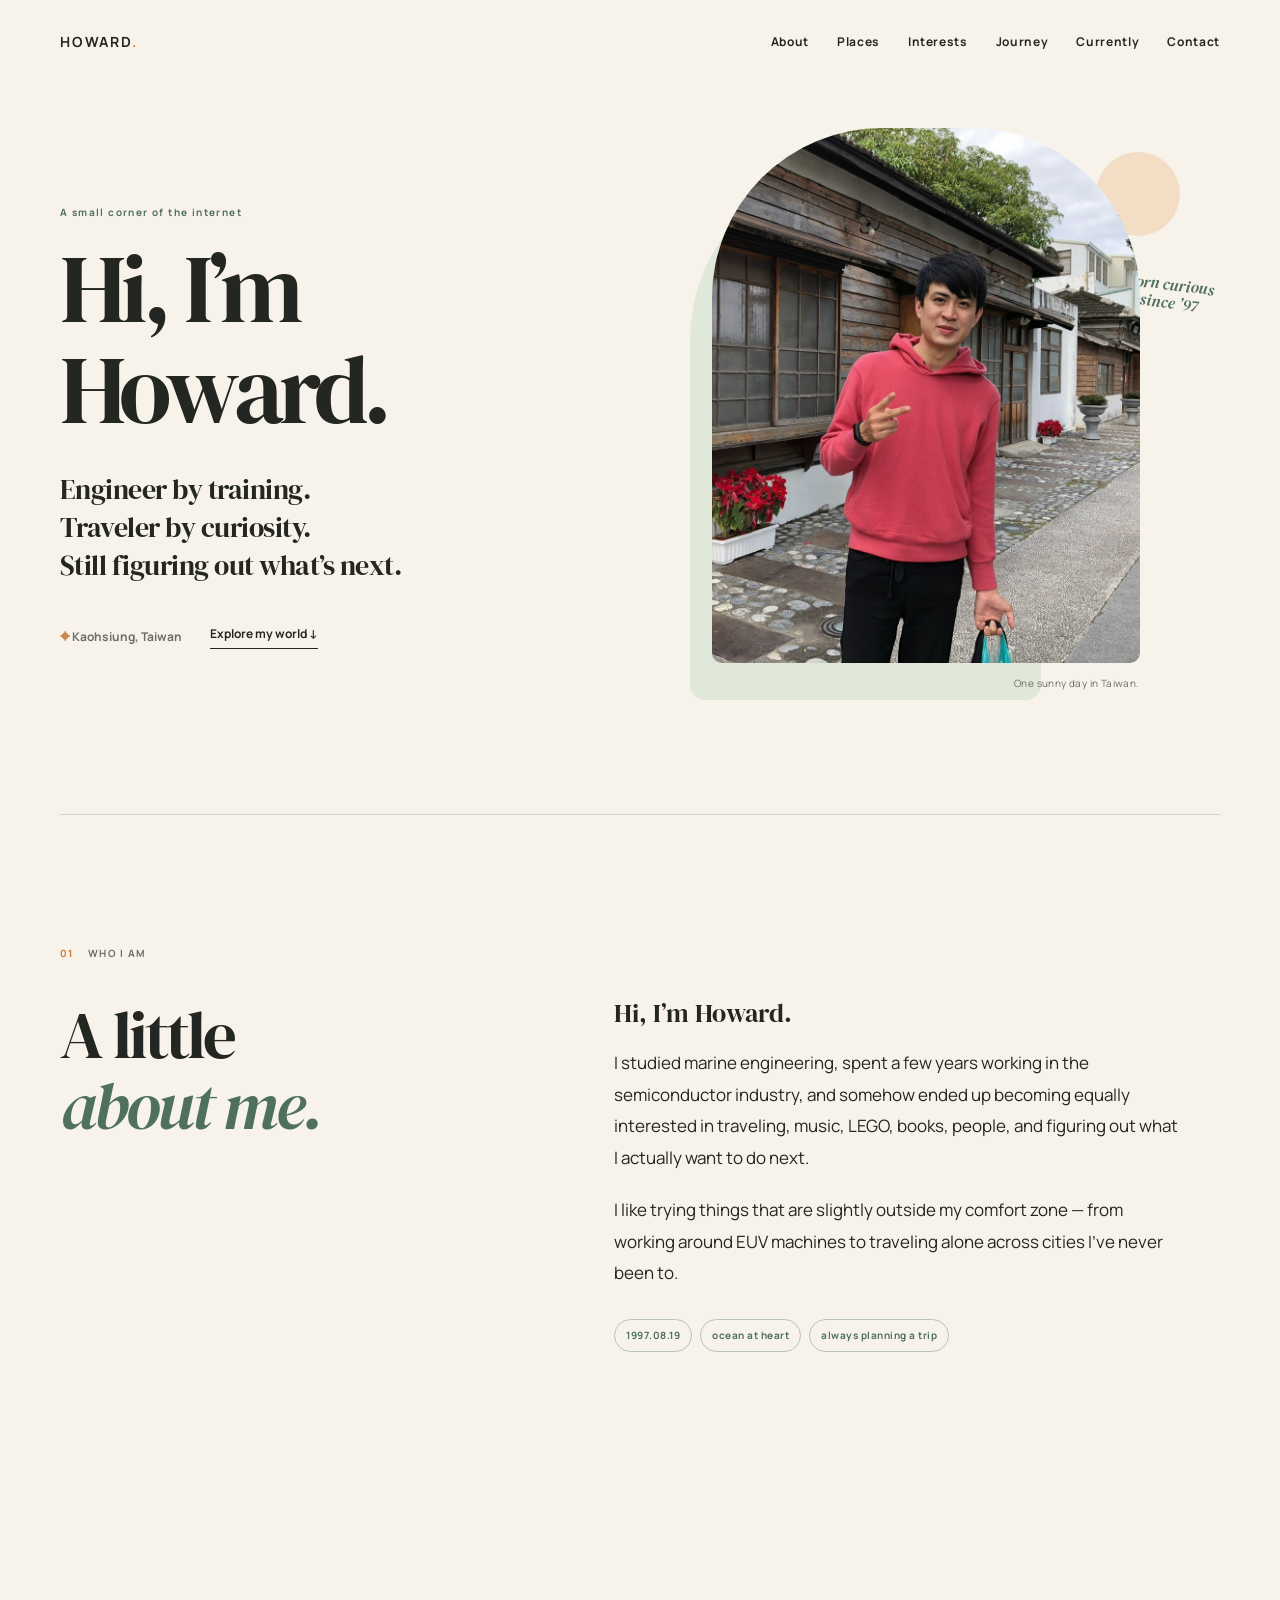
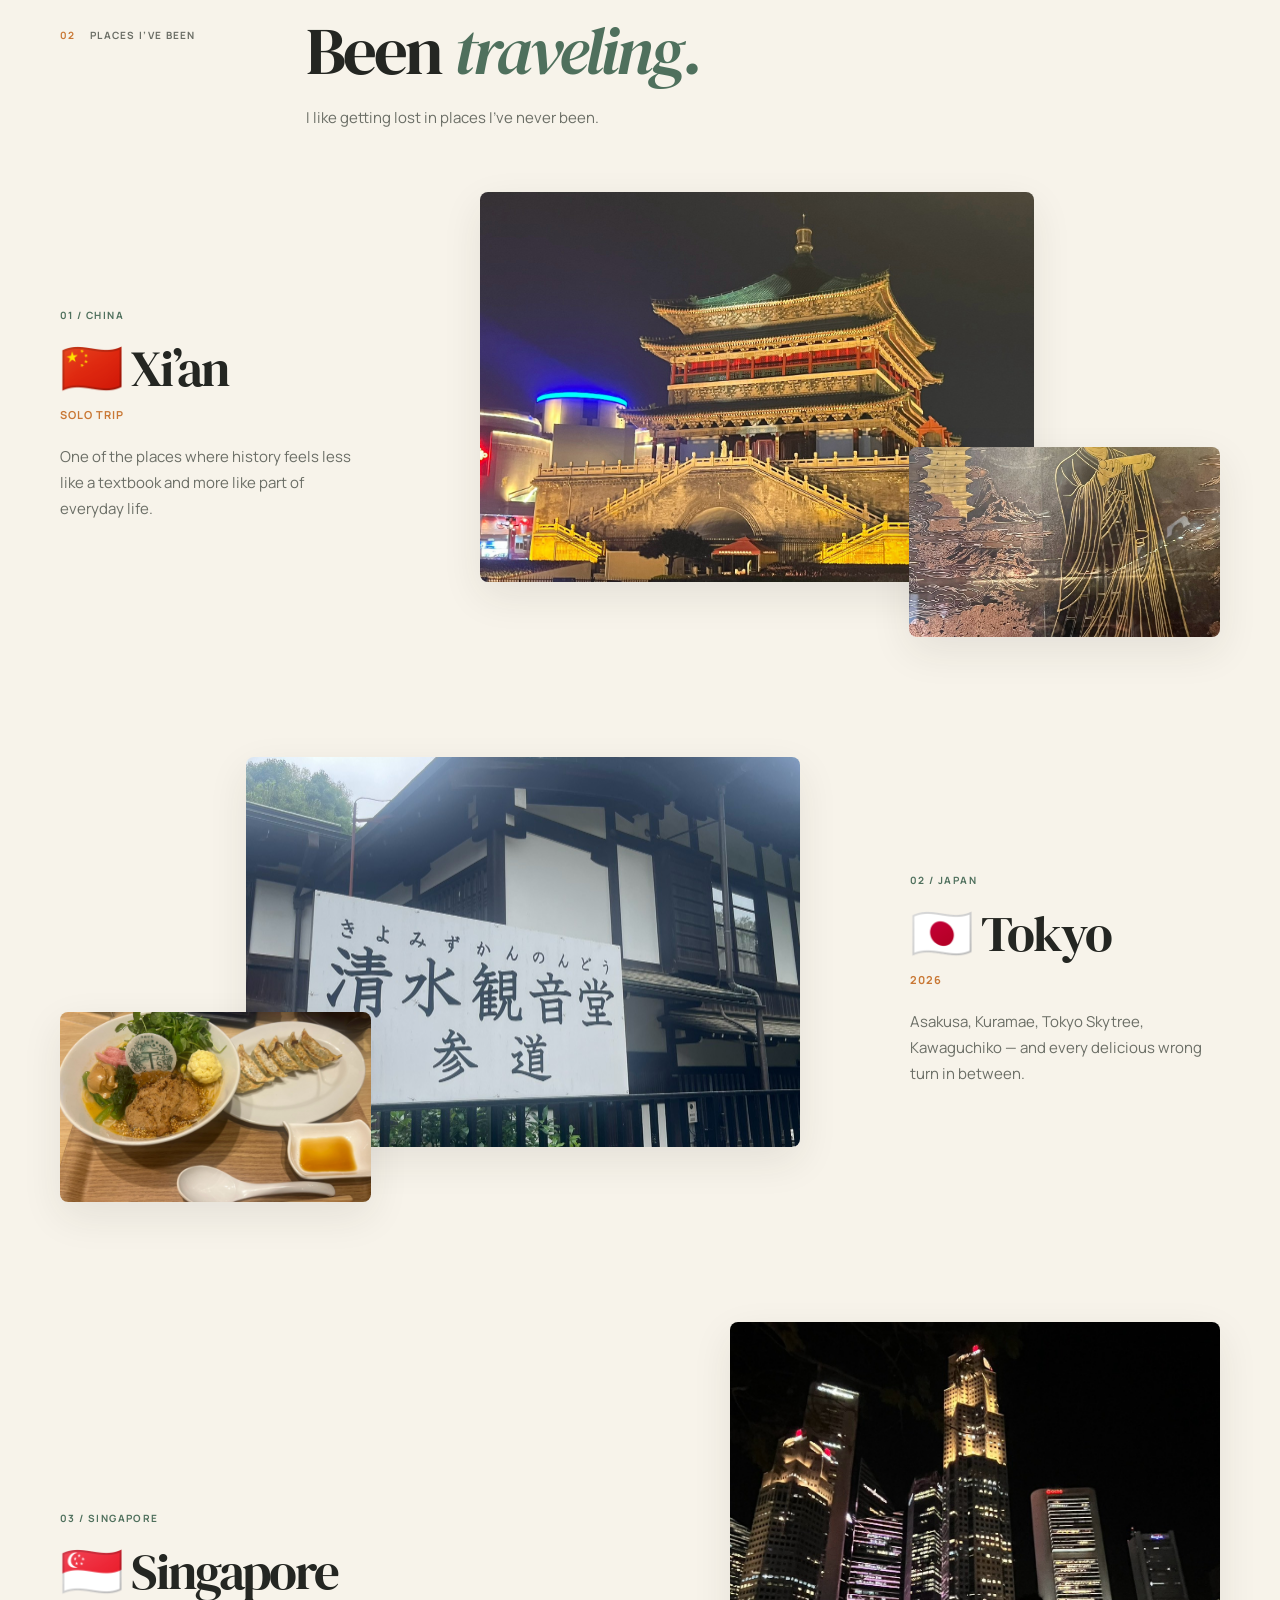
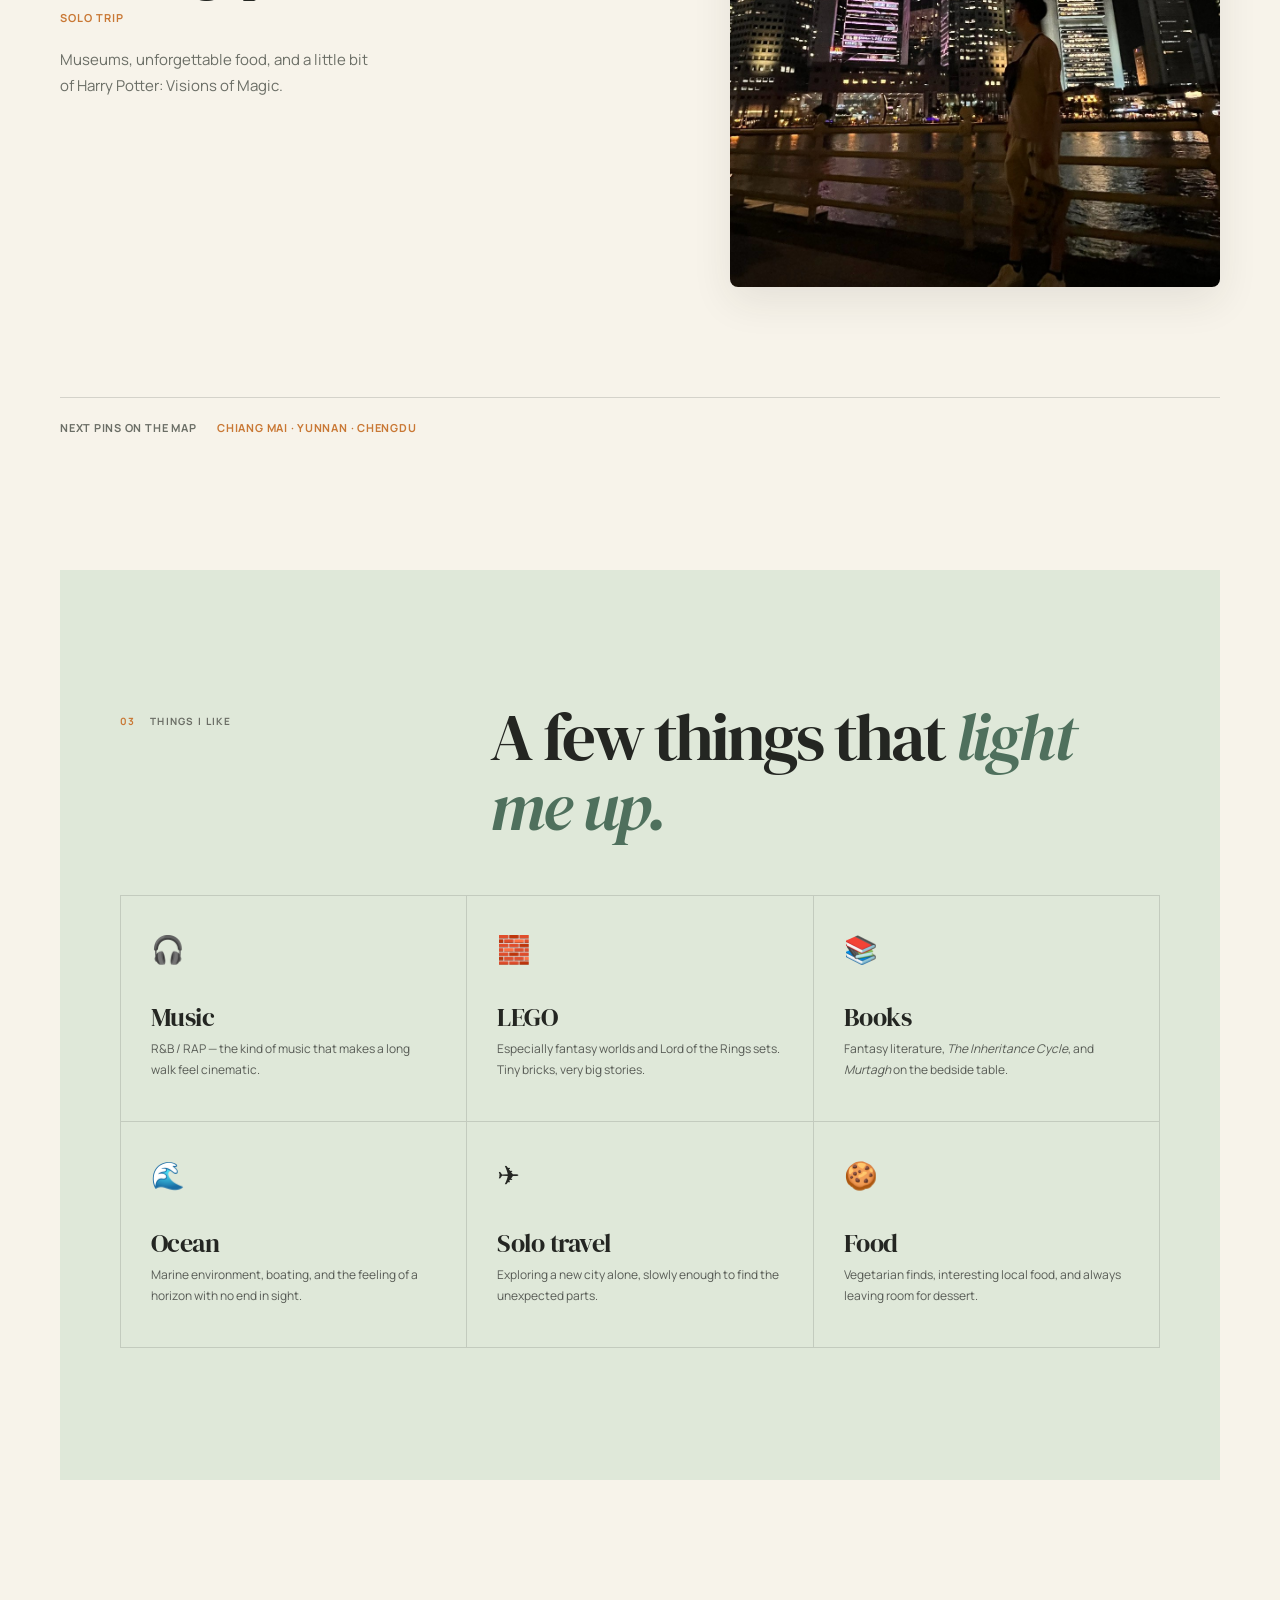
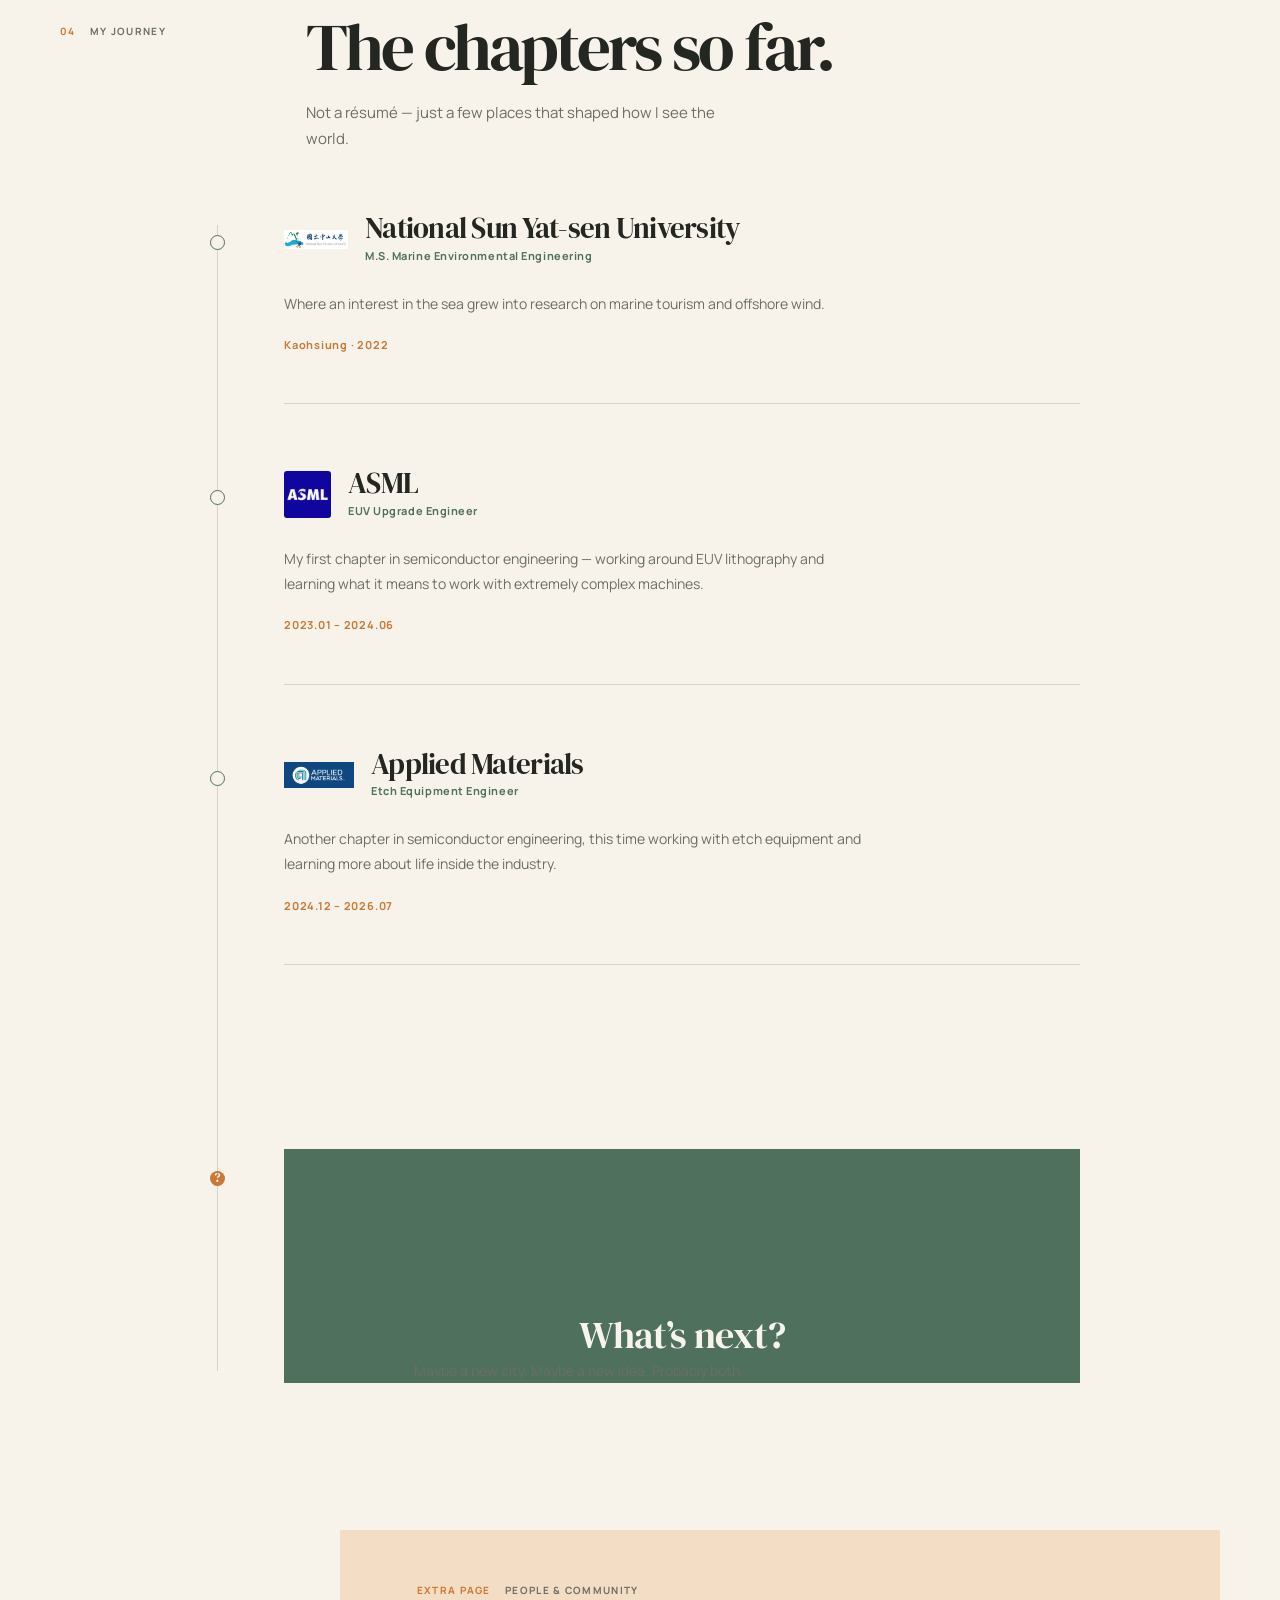
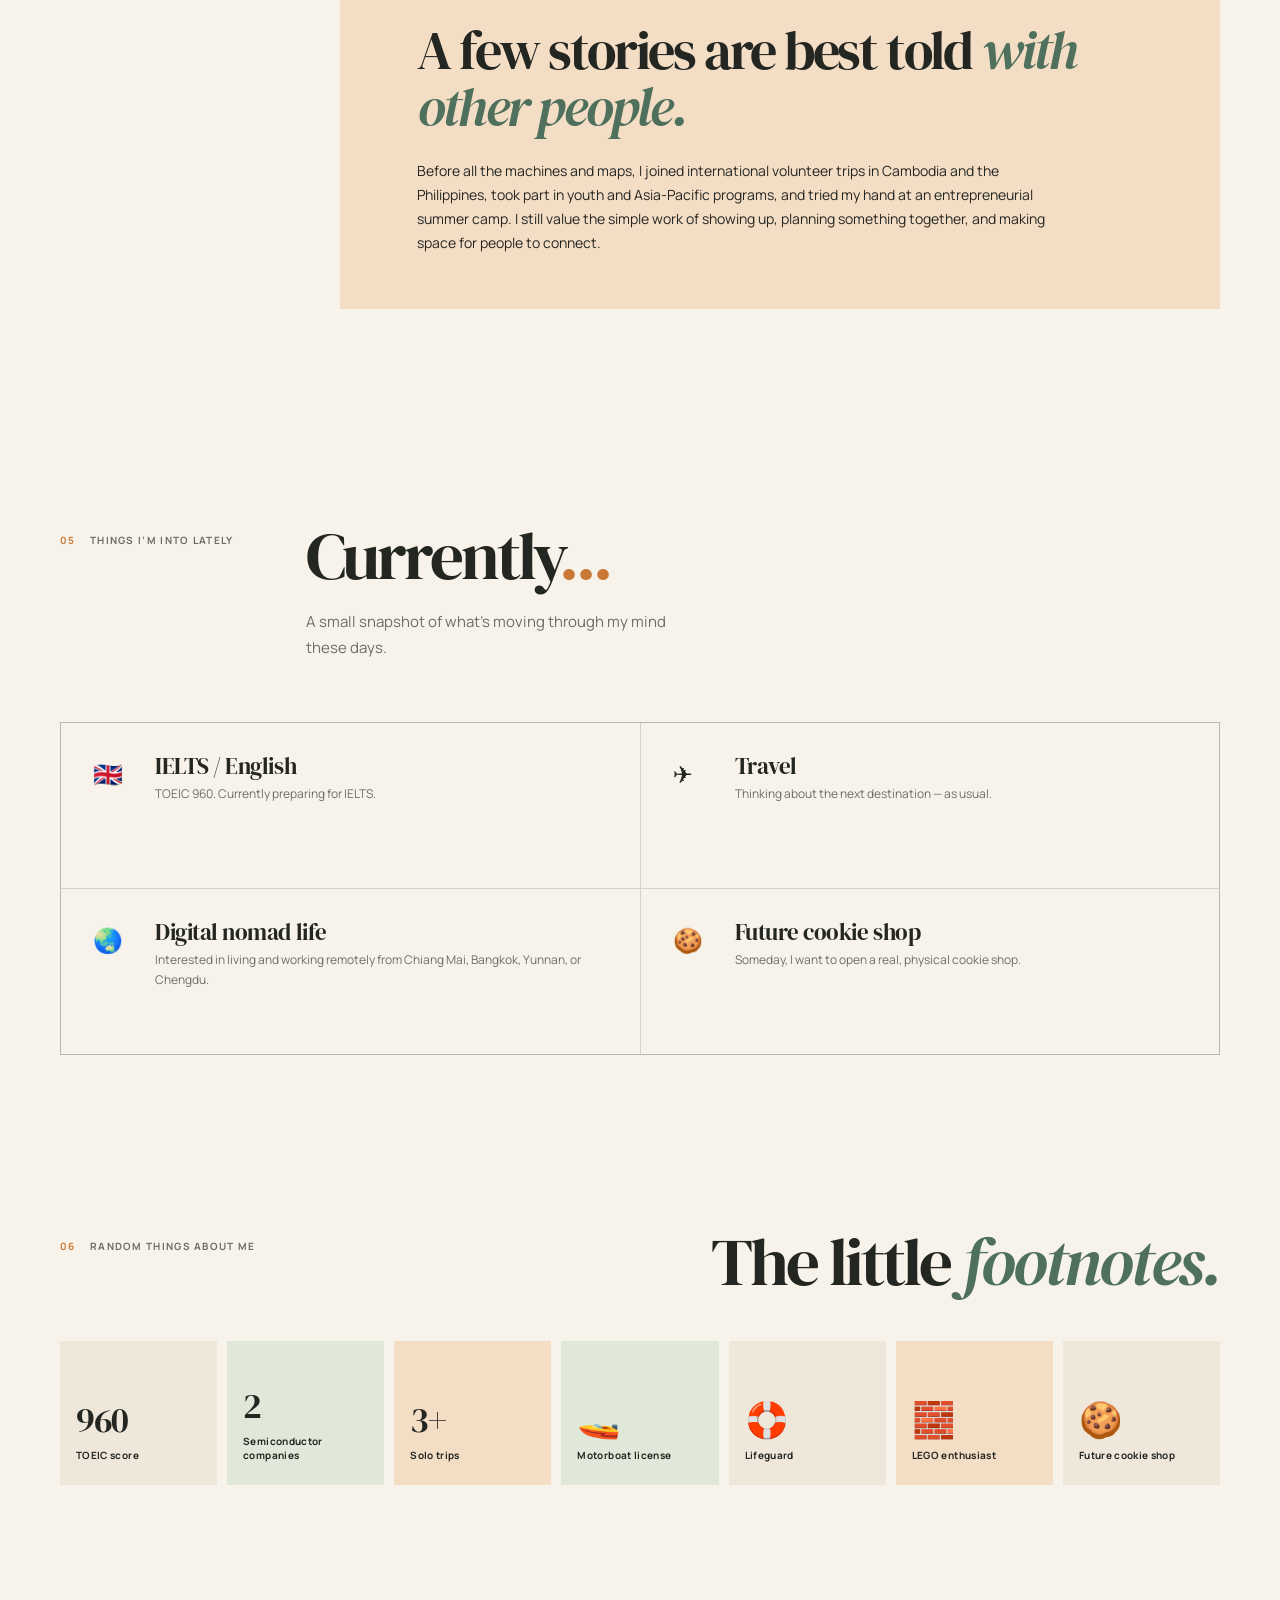
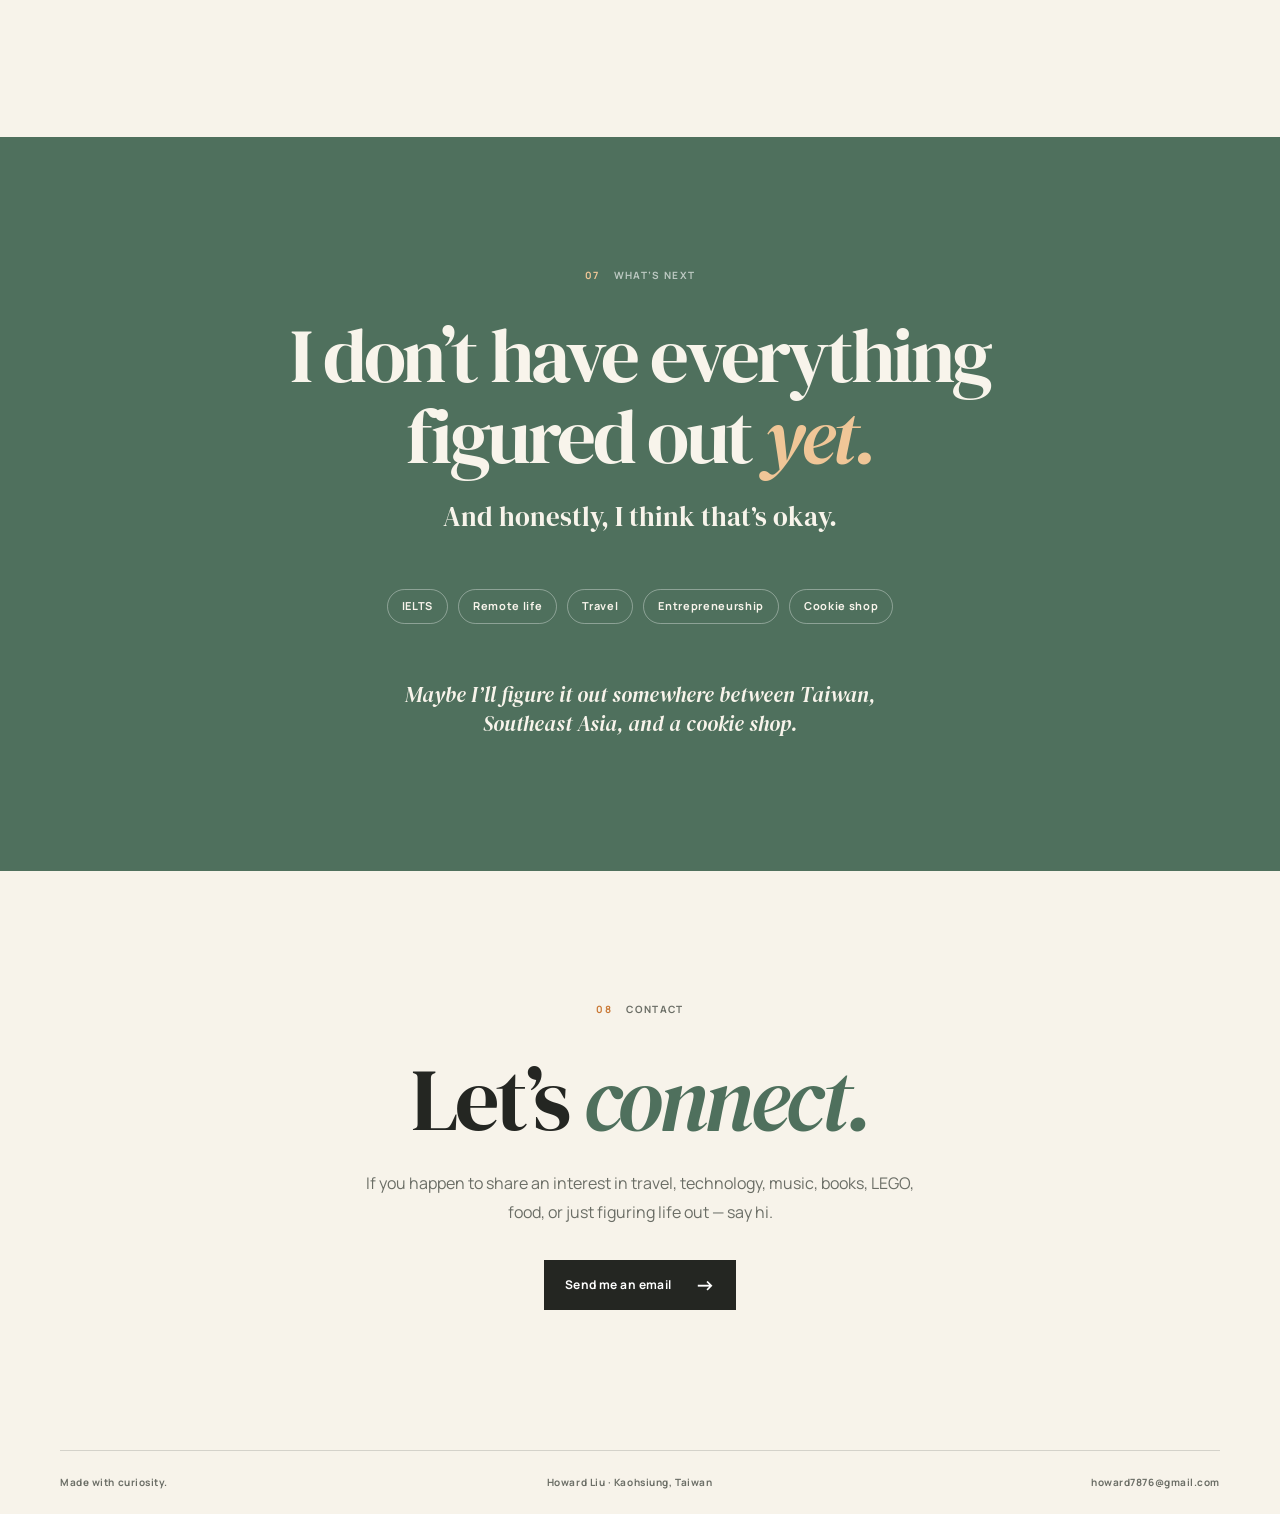
==== index.html @ c649251f "Publish Howard's personal website" ====
<!doctype html>
<html lang="en">
  <head>
    <meta charset="UTF-8" />
    <meta name="viewport" content="width=device-width, initial-scale=1.0" />
    <meta name="description" content="Personal website of Howard Liu — engineer, traveler, LEGO enthusiast, music lover, and someone still figuring out what's next." />
    <meta name="theme-color" content="#f6f2e9" />
    <meta property="og:title" content="Howard Liu — About me" />
    <meta property="og:description" content="Engineer, traveler, LEGO enthusiast, music lover, and someone still figuring out what's next." />
    <meta property="og:type" content="website" />
    <meta property="og:image" content="profile.jpg" />
    <meta property="og:locale" content="en_US" />
    <title>Howard Liu — About me</title>
    <link rel="preconnect" href="https://fonts.googleapis.com" />
    <link rel="preconnect" href="https://fonts.gstatic.com" crossorigin />
    <link href="https://fonts.googleapis.com/css2?family=DM+Serif+Display:ital@0;1&family=Manrope:wght@400;500;600;700&display=swap" rel="stylesheet" />
    <link rel="stylesheet" href="styles.css" />
  </head>
  <body>
    <a class="skip-link" href="#main-content">Skip to content</a>
    <header class="site-header" id="top">
      <nav class="nav shell" aria-label="Main navigation">
        <a class="wordmark" href="#top" aria-label="Howard Liu, home">HOWARD<span>.</span></a>
        <button class="menu-toggle" type="button" aria-expanded="false" aria-controls="nav-links">
          <span class="sr-only">Toggle navigation</span>
          <span></span><span></span>
        </button>
        <div class="nav-links" id="nav-links">
          <a href="#about">About</a>
          <a href="#places">Places</a>
          <a href="#interests">Interests</a>
          <a href="#journey">Journey</a>
          <a href="#currently">Currently</a>
          <a href="#contact">Contact</a>
        </div>
      </nav>
    </header>

    <main id="main-content">
      <section class="hero shell" aria-labelledby="hero-title">
        <div class="hero-copy reveal">
          <p class="eyebrow">A small corner of the internet</p>
          <h1 id="hero-title">Hi, I’m Howard.</h1>
          <p class="hero-intro">Engineer by training.<br />Traveler by curiosity.<br />Still figuring out what’s next.</p>
          <div class="hero-foot">
            <span class="location"><span aria-hidden="true">⌖</span> Kaohsiung, Taiwan</span>
            <a class="text-link" href="#about">Explore my world <span aria-hidden="true">↓</span></a>
          </div>
        </div>
        <div class="hero-portrait reveal reveal-delay">
          <div class="portrait-sun" aria-hidden="true"></div>
          <figure>
            <img src="profile.jpg" alt="Howard Liu standing outside a historic wooden building" fetchpriority="high" />
            <figcaption>One sunny day in Taiwan.</figcaption>
          </figure>
          <span class="portrait-note">born curious<br />since ’97</span>
        </div>
      </section>

      <section class="about section shell" id="about" aria-labelledby="about-title">
        <div class="section-kicker reveal"><span>01</span> WHO I AM</div>
        <div class="about-grid">
          <h2 id="about-title" class="reveal">A little<br /><em>about me.</em></h2>
          <div class="about-copy reveal reveal-delay">
            <p>Hi, I’m Howard.</p>
            <p>I studied marine engineering, spent a few years working in the semiconductor industry, and somehow ended up becoming equally interested in traveling, music, LEGO, books, people, and figuring out what I actually want to do next.</p>
            <p>I like trying things that are slightly outside my comfort zone — from working around EUV machines to traveling alone across cities I’ve never been to.</p>
            <div class="about-tags" aria-label="A few things about Howard">
              <span>1997.08.19</span><span>ocean at heart</span><span>always planning a trip</span>
            </div>
          </div>
        </div>
      </section>

      <section class="places section shell" id="places" aria-labelledby="places-title">
        <div class="section-heading reveal">
          <div class="section-kicker"><span>02</span> PLACES I’VE BEEN</div>
          <div>
            <h2 id="places-title">Been <em>traveling.</em></h2>
            <p>I like getting lost in places I’ve never been.</p>
          </div>
        </div>

        <div class="travel-stories">
          <article class="travel-story xian reveal">
            <div class="story-copy">
              <p class="place-index">01 / CHINA</p>
              <h3><span aria-hidden="true">🇨🇳</span> Xi’an</h3>
              <p class="story-meta">Solo trip</p>
              <p class="story-text">One of the places where history feels less like a textbook and more like part of everyday life.</p>
            </div>
            <div class="photo-pair">
              <figure class="photo-large"><img src="xian.jpg" alt="The illuminated Bell Tower in Xi'an at night" loading="lazy" /></figure>
              <figure class="photo-small"><img src="xian 2.jpg" alt="Gold-lined mural at a Xi'an temple" loading="lazy" /></figure>
            </div>
          </article>

          <article class="travel-story tokyo reveal">
            <div class="photo-pair">
              <figure class="photo-large"><img src="tokyo%20(2).jpg" alt="Entrance to Kiyomizu Kannon-do in Tokyo" loading="lazy" /></figure>
              <figure class="photo-small"><img src="tokyo.jpg" alt="A bowl of ramen and gyoza during a Tokyo trip" loading="lazy" /></figure>
            </div>
            <div class="story-copy">
              <p class="place-index">02 / JAPAN</p>
              <h3><span aria-hidden="true">🇯🇵</span> Tokyo</h3>
              <p class="story-meta">2026</p>
              <p class="story-text">Asakusa, Kuramae, Tokyo Skytree, Kawaguchiko — and every delicious wrong turn in between.</p>
            </div>
          </article>

          <article class="travel-story singapore reveal">
            <div class="story-copy">
              <p class="place-index">03 / SINGAPORE</p>
              <h3><span aria-hidden="true">🇸🇬</span> Singapore</h3>
              <p class="story-meta">Solo trip</p>
              <p class="story-text">Museums, unforgettable food, and a little bit of Harry Potter: Visions of Magic.</p>
            </div>
            <figure class="singapore-photo"><img src="singapore.jpg" alt="Howard looking at Singapore's glowing skyline at night" loading="lazy" /></figure>
          </article>
        </div>
        <p class="future-destinations reveal">Next pins on the map <span>Chiang Mai · Yunnan · Chengdu</span></p>
      </section>

      <section class="interests section shell" id="interests" aria-labelledby="interests-title">
        <div class="section-heading reveal">
          <div class="section-kicker"><span>03</span> THINGS I LIKE</div>
          <h2 id="interests-title">A few things that <em>light me up.</em></h2>
        </div>
        <div class="interest-grid">
          <article class="interest-card music reveal"><span class="interest-icon" aria-hidden="true">🎧</span><h3>Music</h3><p>R&amp;B / RAP — the kind of music that makes a long walk feel cinematic.</p></article>
          <article class="interest-card lego reveal"><span class="interest-icon" aria-hidden="true">🧱</span><h3>LEGO</h3><p>Especially fantasy worlds and Lord of the Rings sets. Tiny bricks, very big stories.</p></article>
          <article class="interest-card books reveal"><span class="interest-icon" aria-hidden="true">📚</span><h3>Books</h3><p>Fantasy literature, <i>The Inheritance Cycle</i>, and <i>Murtagh</i> on the bedside table.</p></article>
          <article class="interest-card ocean reveal"><span class="interest-icon" aria-hidden="true">🌊</span><h3>Ocean</h3><p>Marine environment, boating, and the feeling of a horizon with no end in sight.</p></article>
          <article class="interest-card travel reveal"><span class="interest-icon" aria-hidden="true">✈️</span><h3>Solo travel</h3><p>Exploring a new city alone, slowly enough to find the unexpected parts.</p></article>
          <article class="interest-card food reveal"><span class="interest-icon" aria-hidden="true">🍪</span><h3>Food</h3><p>Vegetarian finds, interesting local food, and always leaving room for dessert.</p></article>
        </div>
      </section>

      <section class="journey section shell" id="journey" aria-labelledby="journey-title">
        <div class="section-heading reveal">
          <div class="section-kicker"><span>04</span> MY JOURNEY</div>
          <div><h2 id="journey-title">The chapters so far.</h2><p>Not a résumé — just a few places that shaped how I see the world.</p></div>
        </div>
        <div class="timeline">
          <article class="timeline-item reveal">
            <span class="timeline-dot" aria-hidden="true"></span>
            <div class="timeline-card">
              <div class="brand-line"><img class="brand-logo nsysu-logo" src="nsysu.jpg" alt="National Sun Yat-sen University logo" loading="lazy" /><div><h3>National Sun Yat-sen University</h3><p class="role">M.S. Marine Environmental Engineering</p></div></div>
              <p>Where an interest in the sea grew into research on marine tourism and offshore wind.</p>
              <time datetime="2022">Kaohsiung · 2022</time>
            </div>
          </article>
          <article class="timeline-item reveal">
            <span class="timeline-dot" aria-hidden="true"></span>
            <div class="timeline-card">
              <div class="brand-line"><img class="brand-logo asml-logo" src="asml.jpg" alt="ASML logo" loading="lazy" /><div><h3>ASML</h3><p class="role">EUV Upgrade Engineer</p></div></div>
              <p>My first chapter in semiconductor engineering — working around EUV lithography and learning what it means to work with extremely complex machines.</p>
              <time datetime="2023-01">2023.01 – 2024.06</time>
            </div>
          </article>
          <article class="timeline-item reveal">
            <span class="timeline-dot" aria-hidden="true"></span>
            <div class="timeline-card">
              <div class="brand-line"><img class="brand-logo amat-logo" src="Applied-Materials-logo-amat.png" alt="Applied Materials logo" loading="lazy" /><div><h3>Applied Materials</h3><p class="role">Etch Equipment Engineer</p></div></div>
              <p>Another chapter in semiconductor engineering, this time working with etch equipment and learning more about life inside the industry.</p>
              <time datetime="2024-12">2024.12 – 2026.07</time>
            </div>
          </article>
          <article class="timeline-item next reveal">
            <span class="timeline-dot" aria-hidden="true">?</span>
            <div class="timeline-card"><p class="place-index">STILL UNWRITTEN</p><h3>What’s next?</h3><p>Maybe a new city. Maybe a new idea. Probably both.</p></div>
          </article>
        </div>
      </section>

      <section class="beyond section shell" aria-labelledby="beyond-title">
        <div class="beyond-card reveal">
          <p class="section-kicker"><span>EXTRA PAGE</span> PEOPLE &amp; COMMUNITY</p>
          <h2 id="beyond-title">A few stories are best told <em>with other people.</em></h2>
          <p>Before all the machines and maps, I joined international volunteer trips in Cambodia and the Philippines, took part in youth and Asia-Pacific programs, and tried my hand at an entrepreneurial summer camp. I still value the simple work of showing up, planning something together, and making space for people to connect.</p>
        </div>
      </section>

      <section class="currently section shell" id="currently" aria-labelledby="currently-title">
        <div class="section-heading reveal"><div class="section-kicker"><span>05</span> THINGS I’M INTO LATELY</div><div><h2 id="currently-title">Currently<span class="dot">...</span></h2><p>A small snapshot of what’s moving through my mind these days.</p></div></div>
        <div class="currently-grid">
          <article class="current-card reveal"><span>🇬🇧</span><div><h3>IELTS / English</h3><p>TOEIC 960. Currently preparing for IELTS.</p></div></article>
          <article class="current-card reveal"><span>✈️</span><div><h3>Travel</h3><p>Thinking about the next destination — as usual.</p></div></article>
          <article class="current-card reveal"><span>🌏</span><div><h3>Digital nomad life</h3><p>Interested in living and working remotely from Chiang Mai, Bangkok, Yunnan, or Chengdu.</p></div></article>
          <article class="current-card reveal"><span>🍪</span><div><h3>Future cookie shop</h3><p>Someday, I want to open a real, physical cookie shop.</p></div></article>
        </div>
      </section>

      <section class="random section shell" aria-labelledby="random-title">
        <div class="section-heading reveal"><div class="section-kicker"><span>06</span> RANDOM THINGS ABOUT ME</div><h2 id="random-title">The little <em>footnotes.</em></h2></div>
        <div class="fact-grid">
          <div class="fact reveal"><strong>960</strong><span>TOEIC score</span></div><div class="fact reveal"><strong>2</strong><span>Semiconductor companies</span></div><div class="fact reveal"><strong>3+</strong><span>Solo trips</span></div><div class="fact reveal"><strong>🚤</strong><span>Motorboat license</span></div><div class="fact reveal"><strong>🛟</strong><span>Lifeguard</span></div><div class="fact reveal"><strong>🧱</strong><span>LEGO enthusiast</span></div><div class="fact reveal"><strong>🍪</strong><span>Future cookie shop</span></div>
        </div>
      </section>

      <section class="next section" aria-labelledby="next-title">
        <div class="shell next-inner reveal">
          <div class="section-kicker"><span>07</span> WHAT’S NEXT</div>
          <h2 id="next-title">I don’t have everything<br />figured out <em>yet.</em></h2>
          <p class="next-lead">And honestly, I think that’s okay.</p>
          <div class="next-list" aria-label="Things Howard is looking toward"><span>IELTS</span><span>Remote life</span><span>Travel</span><span>Entrepreneurship</span><span>Cookie shop</span></div>
          <p class="next-closer">Maybe I’ll figure it out somewhere between Taiwan, Southeast Asia, and a cookie shop.</p>
        </div>
      </section>

      <section class="contact section shell" id="contact" aria-labelledby="contact-title">
        <div class="section-kicker reveal"><span>08</span> CONTACT</div>
        <div class="contact-content reveal"><h2 id="contact-title">Let’s <em>connect.</em></h2><p>If you happen to share an interest in travel, technology, music, books, LEGO, food, or just figuring life out — say hi.</p><a class="email-button" href="mailto:howard7876@gmail.com">Send me an email <span aria-hidden="true">→</span></a></div>
      </section>
    </main>
    <footer class="footer shell"><p>Made with curiosity.</p><p>Howard Liu · Kaohsiung, Taiwan</p><a href="mailto:howard7876@gmail.com">howard7876@gmail.com</a></footer>
    <script src="script.js"></script>
  </body>
</html>
---- styles.css ----
:root {
  --paper: #f7f3ea;
  --paper-deep: #ece5d6;
  --ink: #242622;
  --muted: #6b6e66;
  --line: rgba(36, 38, 34, .16);
  --green: #4f705d;
  --green-soft: #dfe8d9;
  --amber: #c97835;
  --amber-soft: #f3ddc5;
  --serif: "DM Serif Display", Georgia, serif;
  --sans: "Manrope", system-ui, sans-serif;
}

* { box-sizing: border-box; }
html { scroll-behavior: smooth; }
body { margin: 0; background: var(--paper); color: var(--ink); font-family: var(--sans); font-size: 15px; line-height: 1.7; }
img { display: block; max-width: 100%; }
a { color: inherit; text-decoration: none; }
button { font: inherit; }
.shell { width: min(100% - 96px, 1160px); margin-inline: auto; }
.sr-only { position: absolute; height: 1px; width: 1px; overflow: hidden; clip: rect(1px, 1px, 1px, 1px); white-space: nowrap; }
.skip-link { position: fixed; top: -100px; left: 24px; z-index: 20; padding: 10px 16px; border-radius: 4px; background: var(--ink); color: #fff; }
.skip-link:focus { top: 20px; }

.site-header { padding-top: 28px; }
.nav { display: flex; align-items: center; justify-content: space-between; position: relative; }
.wordmark { font-size: 14px; font-weight: 700; letter-spacing: .13em; }
.wordmark span, .dot { color: var(--amber); }
.nav-links { display: flex; align-items: center; gap: 28px; font-size: 12px; font-weight: 700; letter-spacing: .055em; }
.nav-links a { position: relative; padding-block: 4px; }
.nav-links a::after { background: var(--green); bottom: 0; content: ""; height: 1px; left: 0; position: absolute; transform: scaleX(0); transform-origin: right; transition: transform .25s ease; width: 100%; }
.nav-links a:hover::after, .nav-links a:focus-visible::after { transform: scaleX(1); transform-origin: left; }
.menu-toggle { display: none; }

.hero { min-height: 690px; display: grid; grid-template-columns: .96fr 1.04fr; align-items: center; gap: 80px; padding-block: 72px 88px; }
.eyebrow, .place-index { font-size: 10px; font-weight: 700; letter-spacing: .14em; margin: 0 0 17px; color: var(--green); }
h1, h2, h3, p { margin-top: 0; }
h1, h2, h3 { font-weight: 400; line-height: 1.06; }
h1, h2 { font-family: var(--serif); }
h1 { font-size: clamp(56px, 7.5vw, 96px); letter-spacing: -.05em; margin-bottom: 29px; }
h2 { font-size: clamp(42px, 5.2vw, 72px); letter-spacing: -.045em; margin-bottom: 0; }
h2 em { color: var(--green); font-style: italic; }
.hero-intro { font-family: var(--serif); font-size: clamp(23px, 2.2vw, 31px); line-height: 1.35; letter-spacing: -.018em; margin-bottom: 38px; }
.hero-foot { display: flex; gap: 28px; align-items: center; flex-wrap: wrap; font-size: 12px; font-weight: 700; }
.location { color: var(--muted); }
.location span { color: var(--amber); font-size: 17px; vertical-align: -1px; }
.text-link { border-bottom: 1px solid var(--ink); padding-bottom: 3px; transition: color .25s ease, border-color .25s ease; }
.text-link:hover { color: var(--green); border-color: var(--green); }
.hero-portrait { position: relative; justify-self: center; width: min(100%, 455px); padding: 0 27px 34px 0; }
.hero-portrait figure { margin: 0; position: relative; z-index: 1; }
.hero-portrait figure::before { content: ""; position: absolute; width: 82%; height: 95%; left: -22px; top: 36px; background: var(--green-soft); z-index: -1; border-radius: 180px 180px 16px 16px; }
.hero-portrait img { width: 100%; aspect-ratio: 4/5; object-fit: cover; object-position: 67% center; border-radius: 170px 170px 10px 10px; filter: saturate(.92); }
.hero-portrait figcaption { text-align: right; color: var(--muted); font-size: 10px; margin-top: 12px; letter-spacing: .04em; }
.portrait-sun { background: var(--amber-soft); border-radius: 100%; height: 84px; position: absolute; right: -13px; top: 24px; width: 84px; }
.portrait-note { color: var(--green); font-family: var(--serif); font-size: 16px; font-style: italic; line-height: 1.15; position: absolute; right: -47px; text-align: center; top: 147px; transform: rotate(7deg); }

.section { padding-block: 132px; }
.section-kicker { color: var(--muted); font-size: 10px; font-weight: 700; letter-spacing: .13em; line-height: 1.3; }
.section-kicker span { color: var(--amber); display: inline-block; margin-right: 11px; }
.about { border-top: 1px solid var(--line); }
.about-grid { display: grid; grid-template-columns: .8fr 1.2fr; gap: 13%; margin-top: 40px; }
.about-copy { max-width: 570px; font-size: 17px; line-height: 1.85; }
.about-copy p { margin-bottom: 21px; }
.about-copy p:first-child { font-family: var(--serif); font-size: 26px; line-height: 1; margin-bottom: 21px; }
.about-tags { display: flex; flex-wrap: wrap; gap: 8px; margin-top: 31px; }
.about-tags span { color: var(--green); border: 1px solid rgba(79,112,93,.36); border-radius: 99px; font-size: 10px; font-weight: 700; letter-spacing: .05em; padding: 6px 11px; }

.section-heading { display: flex; justify-content: space-between; align-items: flex-start; gap: 70px; margin-bottom: 62px; }
.section-heading > .section-kicker { min-width: 176px; padding-top: 13px; }
.section-heading > div:last-child { flex: 1; }
.section-heading p { color: var(--muted); max-width: 400px; margin: 18px 0 0; }
.travel-stories { display: grid; gap: 120px; }
.travel-story { display: grid; grid-template-columns: .65fr 1.35fr; align-items: center; gap: 64px; }
.story-copy { max-width: 310px; }
.story-copy h3 { font-family: var(--serif); font-size: clamp(40px, 4vw, 56px); letter-spacing: -.04em; margin-bottom: 11px; }
.story-meta { font-size: 11px; font-weight: 700; letter-spacing: .09em; color: var(--amber); text-transform: uppercase; margin-bottom: 19px; }
.story-text { font-size: 15px; line-height: 1.75; color: var(--muted); margin-bottom: 0; }
.photo-pair { position: relative; min-height: 425px; padding: 0 72px 55px 0; }
.photo-pair figure, .singapore-photo { margin: 0; overflow: hidden; border-radius: 8px; box-shadow: 0 14px 40px rgba(41, 40, 34, .09); }
.photo-pair img, .singapore-photo img { width: 100%; height: 100%; object-fit: cover; transition: transform .45s ease; }
.photo-pair figure:hover img, .singapore-photo:hover img { transform: scale(1.02); }
.photo-large { height: 390px; width: 83%; }
.xian .photo-large img { object-position: 53% center; }
.photo-small { height: 190px; width: 42%; position: absolute; right: 0; bottom: 0; }
.tokyo { grid-template-columns: 1.35fr .65fr; }
.tokyo .photo-pair { padding: 0 0 55px 72px; }
.tokyo .photo-large { margin-left: auto; }
.tokyo .photo-small { left: 0; right: auto; }
.tokyo .story-copy { justify-self: end; }
.singapore { grid-template-columns: .72fr 1.28fr; gap: 64px; }
.singapore-photo { width: min(100%, 490px); height: 565px; justify-self: end; }
.singapore-photo img { object-position: center; }
.future-destinations { border-top: 1px solid var(--line); color: var(--muted); font-size: 11px; font-weight: 700; letter-spacing: .07em; margin: 110px 0 0; padding-top: 21px; text-transform: uppercase; }
.future-destinations span { color: var(--amber); margin-left: 18px; }

.interests { background: var(--green-soft); max-width: none; padding: 132px max(48px, calc((100vw - 1160px)/2)); }
.interests .section-heading { margin-bottom: 52px; }
.interests h2 { max-width: 670px; }
.interest-grid { display: grid; grid-template-columns: repeat(3, 1fr); border-left: 1px solid rgba(36,38,34,.15); border-top: 1px solid rgba(36,38,34,.15); }
.interest-card { min-height: 226px; padding: 30px; border-bottom: 1px solid rgba(36,38,34,.15); border-right: 1px solid rgba(36,38,34,.15); transition: background-color .3s ease; }
.interest-card:hover { background: rgba(247,243,234,.45); }
.interest-icon { font-size: 27px; display: block; margin-bottom: 32px; }
.interest-card h3, .current-card h3 { font-family: var(--serif); font-size: 26px; margin-bottom: 7px; letter-spacing: -.02em; }
.interest-card p { color: rgba(36,38,34,.72); font-size: 12px; line-height: 1.75; margin: 0; }

.journey .section-heading p { max-width: 430px; }
.timeline { max-width: 880px; margin: 0 auto; padding-left: 84px; position: relative; }
.timeline::before { background: var(--line); content: ""; height: calc(100% - 24px); left: 17px; position: absolute; top: 12px; width: 1px; }
.timeline-item { position: relative; padding-bottom: 64px; }
.timeline-item:last-child { padding-bottom: 0; }
.timeline-dot { background: var(--paper); border: 1px solid var(--green); border-radius: 50%; height: 15px; left: -74px; position: absolute; top: 22px; width: 15px; }
.timeline-card { border-bottom: 1px solid var(--line); padding: 0 0 47px; }
.timeline-item:last-child .timeline-card { border: 0; padding-bottom: 0; }
.brand-line { display: flex; align-items: center; gap: 17px; margin-bottom: 25px; min-height: 52px; }
.brand-logo { object-fit: contain; object-position: center; flex: 0 0 auto; }
.nsysu-logo { width: 64px; height: 47px; }
.asml-logo { width: 47px; height: 47px; border-radius: 3px; }
.amat-logo { width: 70px; height: 47px; border-radius: 3px; }
.timeline-card h3 { font-family: var(--serif); font-size: 29px; letter-spacing: -.025em; margin: 0 0 3px; }
.timeline-card .role { color: var(--green); font-size: 11px; font-weight: 700; letter-spacing: .05em; margin: 0; }
.timeline-card > p:not(.place-index) { max-width: 590px; font-size: 14px; color: var(--muted); line-height: 1.8; margin-bottom: 15px; }
.timeline-card time { color: var(--amber); font-size: 11px; font-weight: 700; letter-spacing: .07em; }
.timeline-item.next .timeline-dot { align-items: center; background: var(--amber); border: 0; color: white; display: flex; font-family: var(--serif); font-size: 13px; justify-content: center; }
.timeline-item.next h3 { font-size: 38px; }

.beyond { padding-top: 0; }
.beyond-card { background: var(--amber-soft); max-width: 880px; margin-left: auto; padding: 54px clamp(34px, 6vw, 82px); }
.beyond-card h2 { font-size: clamp(37px, 4.2vw, 57px); margin: 25px 0 23px; max-width: 670px; }
.beyond-card > p:last-child { font-size: 14px; max-width: 630px; margin-bottom: 0; }

.currently { padding-top: 80px; }
.currently-grid { display: grid; grid-template-columns: repeat(2, 1fr); gap: 1px; background: var(--line); border: 1px solid var(--line); }
.current-card { background: var(--paper); display: grid; grid-template-columns: 46px 1fr; gap: 16px; min-height: 165px; padding: 31px 32px; transition: background-color .3s ease; }
.current-card:hover { background: #fbf8f2; }
.current-card > span { font-size: 24px; }
.current-card h3 { font-size: 23px; margin: 0 0 5px; }
.current-card p { color: var(--muted); font-size: 12px; line-height: 1.72; margin: 0; }

.random { padding-top: 40px; }
.random .section-heading { margin-bottom: 43px; }
.fact-grid { display: grid; grid-template-columns: repeat(7, 1fr); gap: 10px; }
.fact { background: #eee7da; min-height: 144px; padding: 22px 16px; display: flex; justify-content: flex-end; flex-direction: column; }
.fact:nth-child(2n) { background: var(--green-soft); }
.fact:nth-child(3n) { background: var(--amber-soft); }
.fact strong { font-family: var(--serif); font-size: 35px; font-weight: 400; letter-spacing: -.04em; line-height: 1; margin-bottom: 10px; }
.fact span { font-size: 10px; font-weight: 700; letter-spacing: .035em; line-height: 1.45; }

.next { background: var(--green); color: #f8f4eb; margin-top: 120px; padding-block: 132px; text-align: center; }
.next .section-kicker { color: rgba(255,255,255,.62); }
.next .section-kicker span { color: #f0c697; }
.next h2 { font-size: clamp(46px, 6vw, 78px); margin: 33px 0 16px; }
.next h2 em { color: #f0c697; }
.next-lead { font-family: var(--serif); font-size: 27px; margin-bottom: 50px; }
.next-list { display: flex; flex-wrap: wrap; justify-content: center; gap: 10px; }
.next-list span { border: 1px solid rgba(255,255,255,.35); border-radius: 999px; font-size: 11px; font-weight: 700; letter-spacing: .06em; padding: 7px 14px; }
.next-closer { font-family: var(--serif); font-size: 21px; font-style: italic; line-height: 1.4; margin: 56px auto 0; max-width: 470px; }

.contact { text-align: center; padding-bottom: 140px; }
.contact .section-kicker { margin-bottom: 37px; }
.contact h2 { font-size: clamp(54px, 7vw, 88px); margin-bottom: 23px; }
.contact-content > p { font-size: 16px; color: var(--muted); line-height: 1.8; max-width: 560px; margin: 0 auto 33px; }
.email-button { background: var(--ink); color: #fff; display: inline-flex; align-items: center; gap: 23px; font-size: 12px; font-weight: 700; letter-spacing: .035em; padding: 15px 21px; transition: background-color .25s ease, transform .25s ease; }
.email-button:hover { background: var(--green); transform: translateY(-2px); }
.email-button span { font-size: 20px; line-height: 1; }
.footer { border-top: 1px solid var(--line); color: var(--muted); display: flex; font-size: 10px; font-weight: 700; justify-content: space-between; letter-spacing: .055em; padding-block: 23px; }
.footer p { margin: 0; }
.footer a:hover { color: var(--green); }

.reveal { opacity: 0; transform: translateY(18px); transition: opacity .65s ease, transform .65s ease; }
.reveal.is-visible { opacity: 1; transform: translateY(0); }
.reveal-delay { transition-delay: .13s; }

@media (max-width: 800px) {
  .shell { width: min(100% - 48px, 620px); }
  .site-header { padding-top: 20px; }
  .menu-toggle { background: none; border: 0; cursor: pointer; display: grid; gap: 5px; height: 36px; padding: 7px 0 7px 12px; width: 42px; }
  .menu-toggle span:not(.sr-only) { background: var(--ink); display: block; height: 1px; transition: transform .2s ease; width: 24px; }
  .menu-toggle[aria-expanded="true"] span:nth-child(2) { transform: translateY(3px) rotate(45deg); }
  .menu-toggle[aria-expanded="true"] span:nth-child(3) { transform: translateY(-3px) rotate(-45deg); }
  .nav-links { background: var(--paper); border: 1px solid var(--line); box-shadow: 0 12px 28px rgba(36,38,34,.07); display: none; flex-direction: column; align-items: flex-start; gap: 4px; padding: 13px; position: absolute; right: 0; top: calc(100% + 10px); width: 174px; z-index: 4; }
  .nav-links.is-open { display: flex; }
  .nav-links a { width: 100%; padding: 7px; }
  .hero { grid-template-columns: 1fr; gap: 51px; padding-block: 72px 82px; min-height: 0; }
  .hero-portrait { grid-row: 1; width: min(100% - 40px, 360px); }
  h1 { font-size: clamp(55px, 15vw, 75px); }
  .hero-intro { font-size: 25px; }
  .hero-copy { grid-row: 2; }
  .portrait-note { right: -48px; top: 125px; }
  .section { padding-block: 92px; }
  .about-grid, .travel-story, .tokyo, .singapore { grid-template-columns: 1fr; gap: 38px; }
  .about-grid { gap: 28px; margin-top: 29px; }
  .about-copy { font-size: 15px; }
  .section-heading { display: block; margin-bottom: 43px; }
  .section-heading > .section-kicker { padding-top: 0; margin-bottom: 24px; }
  .section-heading p { margin-top: 14px; }
  .travel-stories { gap: 86px; }
  .travel-story .story-copy { max-width: 420px; }
  .photo-pair { min-height: 330px; padding: 0 45px 37px 0; }
  .photo-large { height: 300px; width: 86%; }
  .photo-small { height: 142px; width: 43%; }
  .tokyo .photo-pair { padding: 0 0 37px 45px; }
  .tokyo .story-copy { justify-self: auto; grid-row: 1; }
  .singapore { gap: 33px; }
  .singapore-photo { height: 440px; justify-self: start; width: min(100%, 360px); }
  .future-destinations { line-height: 2; margin-top: 70px; }
  .future-destinations span { display: block; margin-left: 0; }
  .interests { padding: 92px 24px; }
  .interest-grid { grid-template-columns: repeat(2, 1fr); }
  .interest-card { min-height: 205px; padding: 23px 20px; }
  .interest-icon { margin-bottom: 26px; }
  .timeline { padding-left: 51px; }
  .timeline::before { left: 12px; }
  .timeline-dot { left: -45px; }
  .brand-line { align-items: flex-start; gap: 13px; }
  .timeline-card h3 { font-size: 25px; }
  .beyond { padding-top: 0; }
  .beyond-card { margin-left: 0; padding: 39px 30px; }
  .currently { padding-top: 42px; }
  .currently-grid { grid-template-columns: 1fr; }
  .current-card { min-height: 137px; padding: 27px; }
  .random { padding-top: 20px; }
  .fact-grid { grid-template-columns: repeat(3, 1fr); }
  .fact { min-height: 120px; }
  .next { margin-top: 75px; padding-block: 90px; }
  .contact { padding-bottom: 92px; }
  .footer { align-items: flex-start; flex-direction: column; gap: 5px; padding-block: 20px; }
}

@media (max-width: 430px) {
  .shell { width: min(100% - 40px, 620px); }
  .hero { padding-top: 62px; }
  .hero-foot { align-items: flex-start; flex-direction: column; gap: 13px; }
  .hero-portrait { width: calc(100% - 24px); }
  .hero-portrait img { aspect-ratio: 4 / 4.7; }
  .portrait-note { font-size: 14px; right: -43px; top: 108px; }
  .section { padding-block: 76px; }
  h2 { font-size: 43px; }
  .photo-pair { min-height: 275px; }
  .photo-large { height: 250px; }
  .photo-small { height: 116px; }
  .story-copy h3 { font-size: 43px; }
  .singapore-photo { height: 397px; }
  .interest-card { min-height: 205px; padding: 19px 15px; }
  .interest-card h3 { font-size: 23px; }
  .interest-card p { font-size: 10px; }
  .fact-grid { grid-template-columns: repeat(2, 1fr); }
  .fact { min-height: 118px; }
  .next h2 { font-size: 44px; }
}

@media (prefers-reduced-motion: reduce) {
  *, *::before, *::after { scroll-behavior: auto !important; transition-duration: .01ms !important; animation-duration: .01ms !important; }
  .reveal { opacity: 1; transform: none; }
}
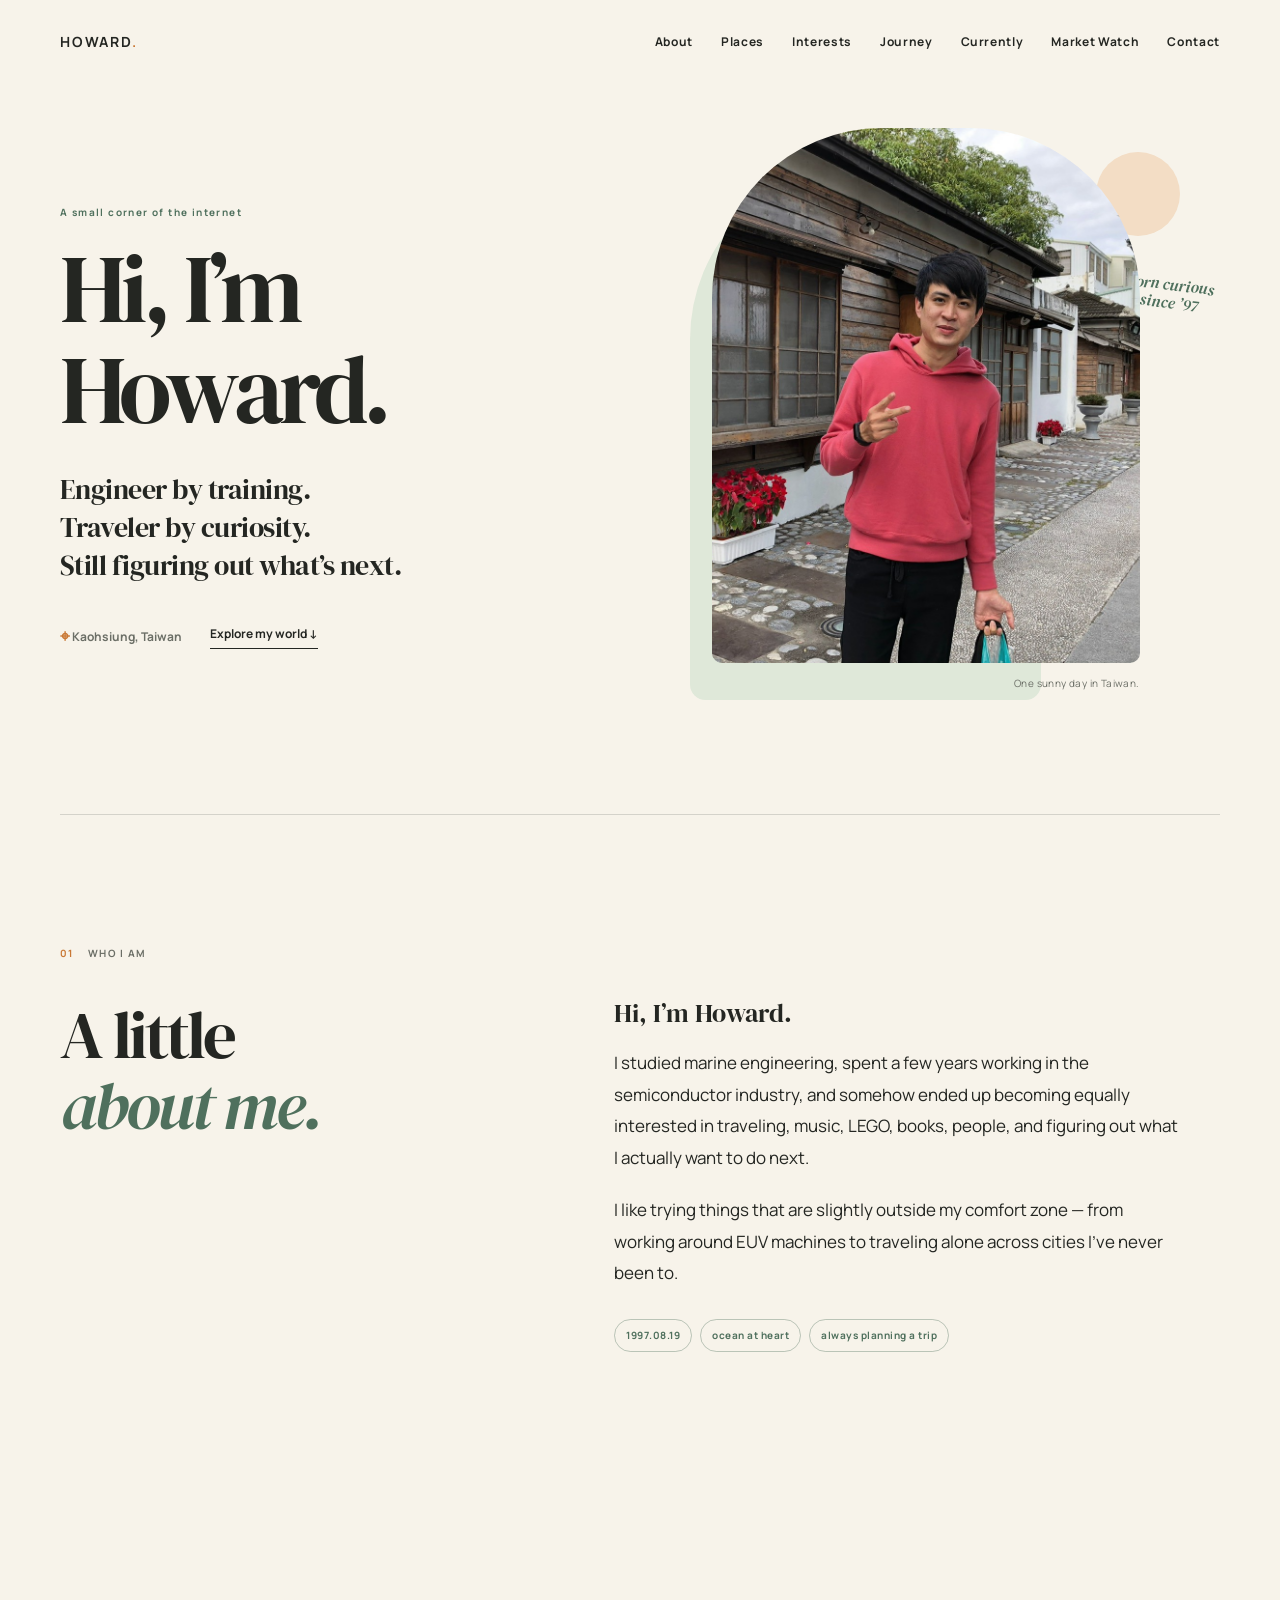
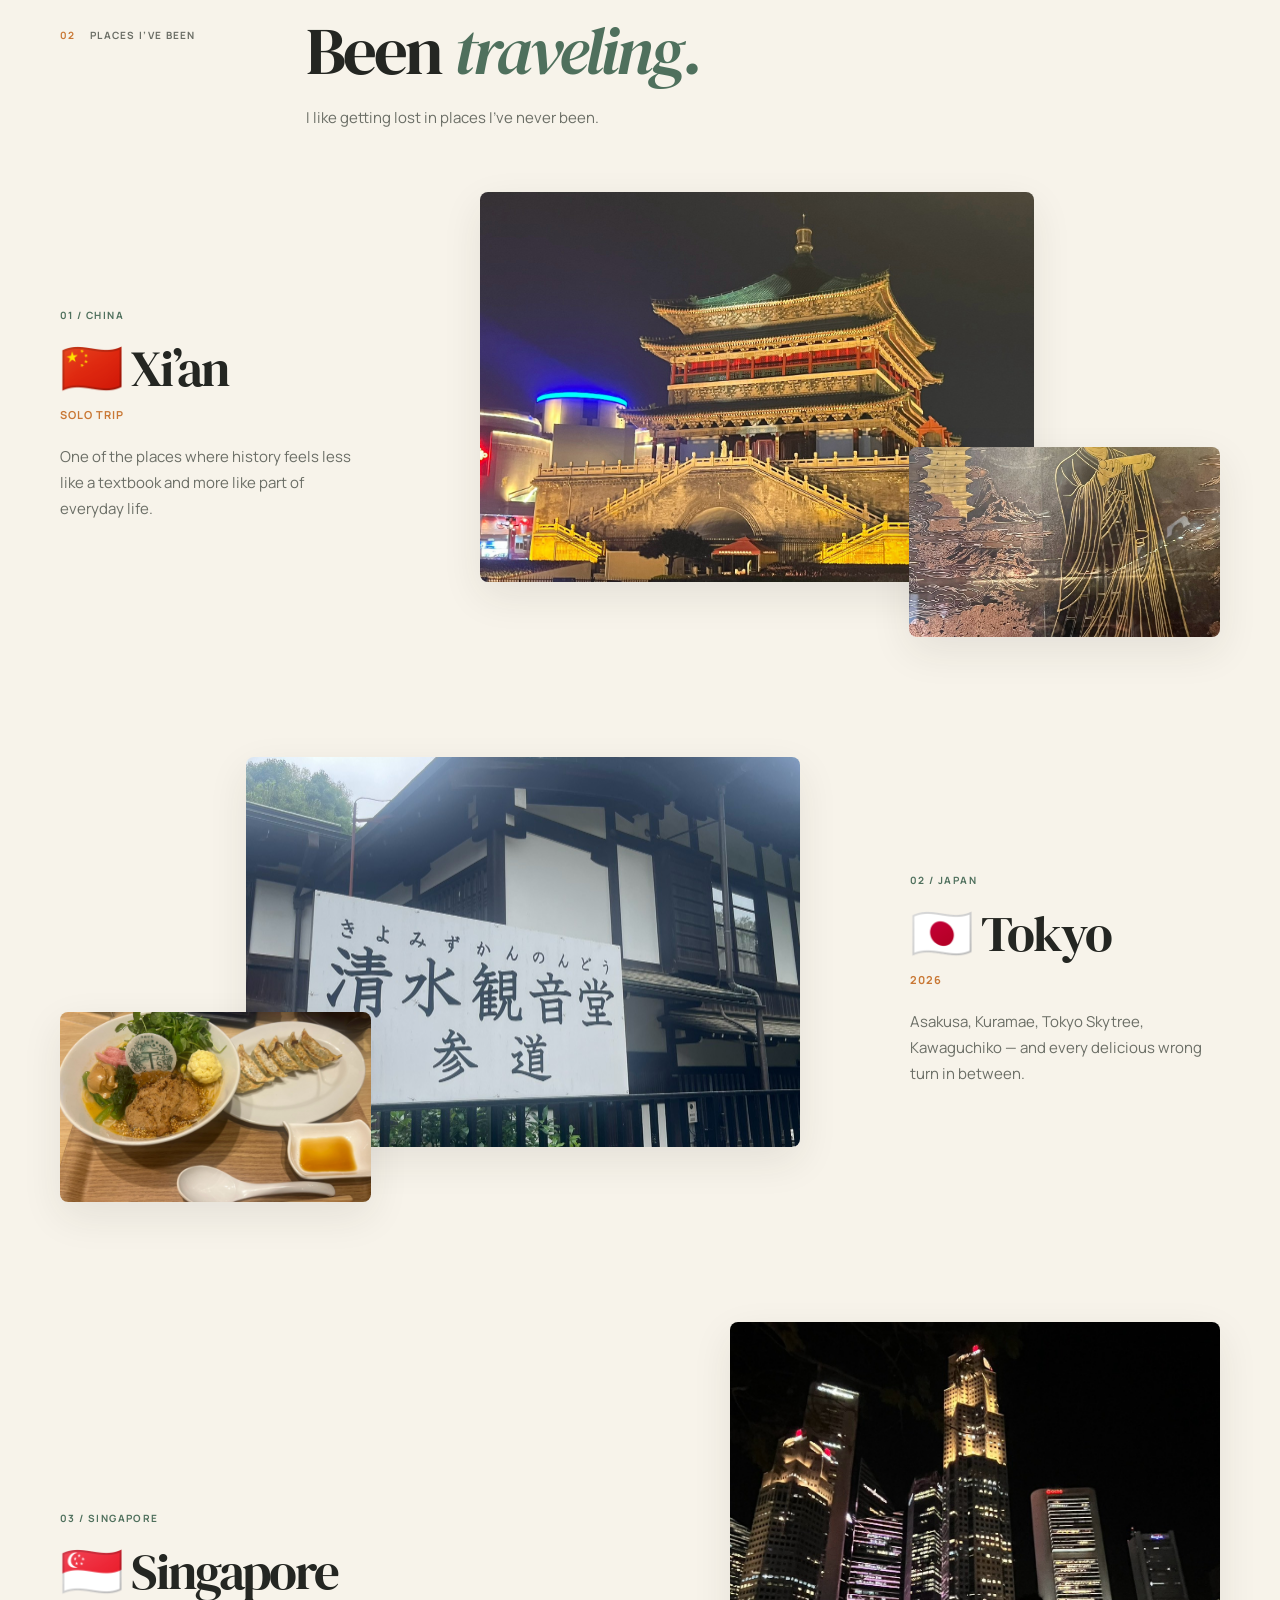
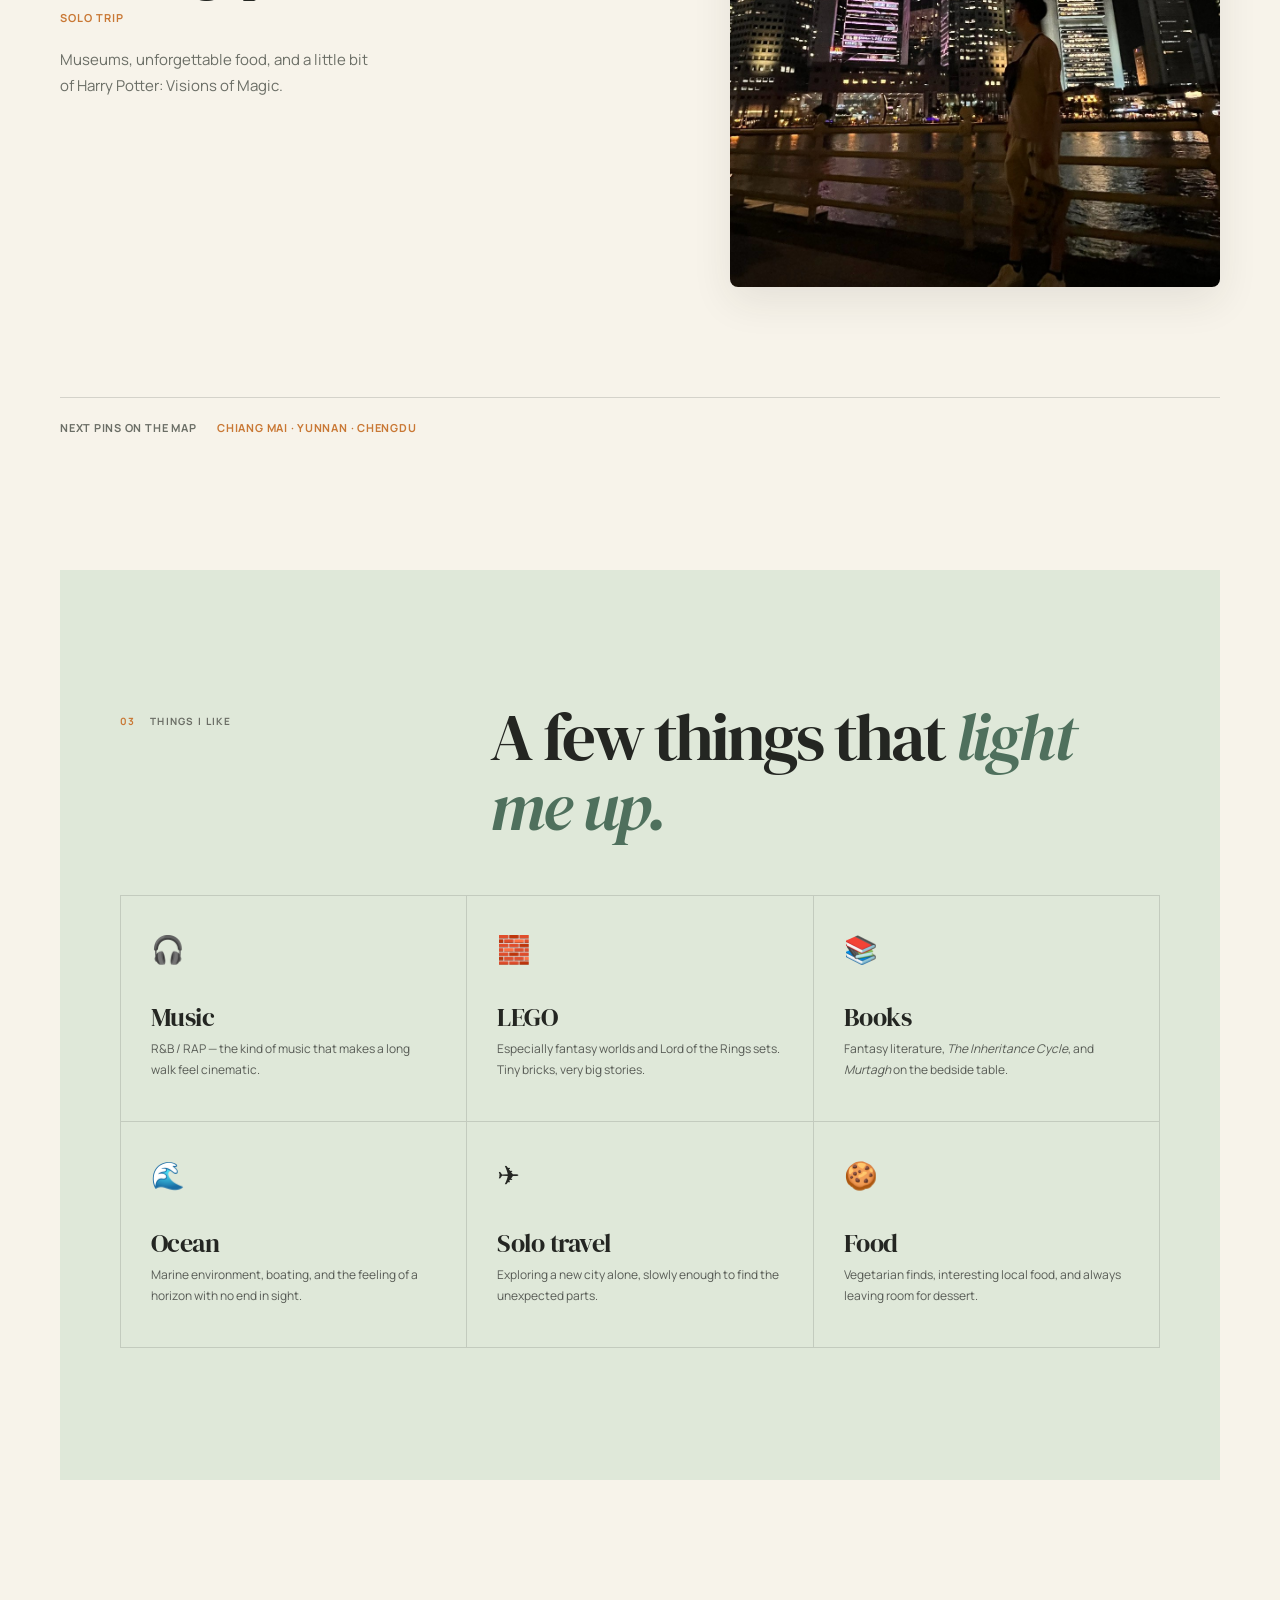
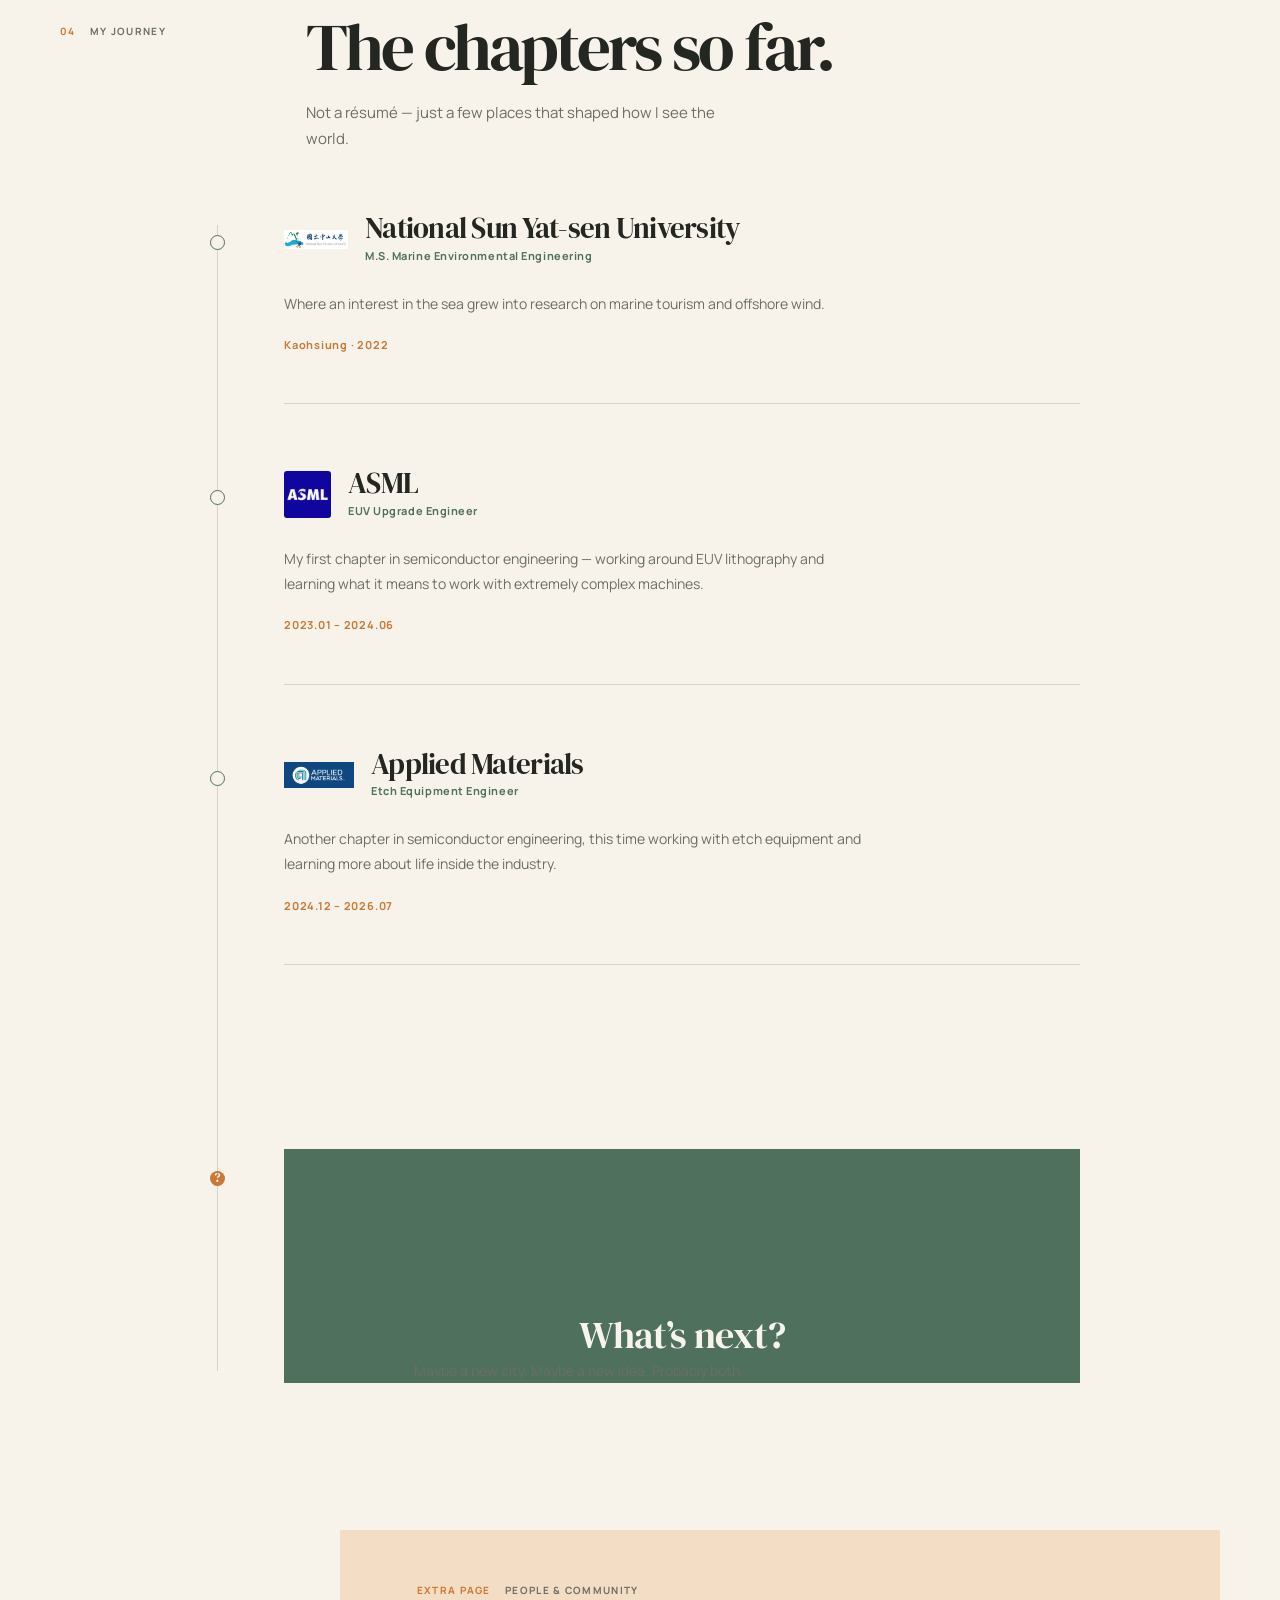
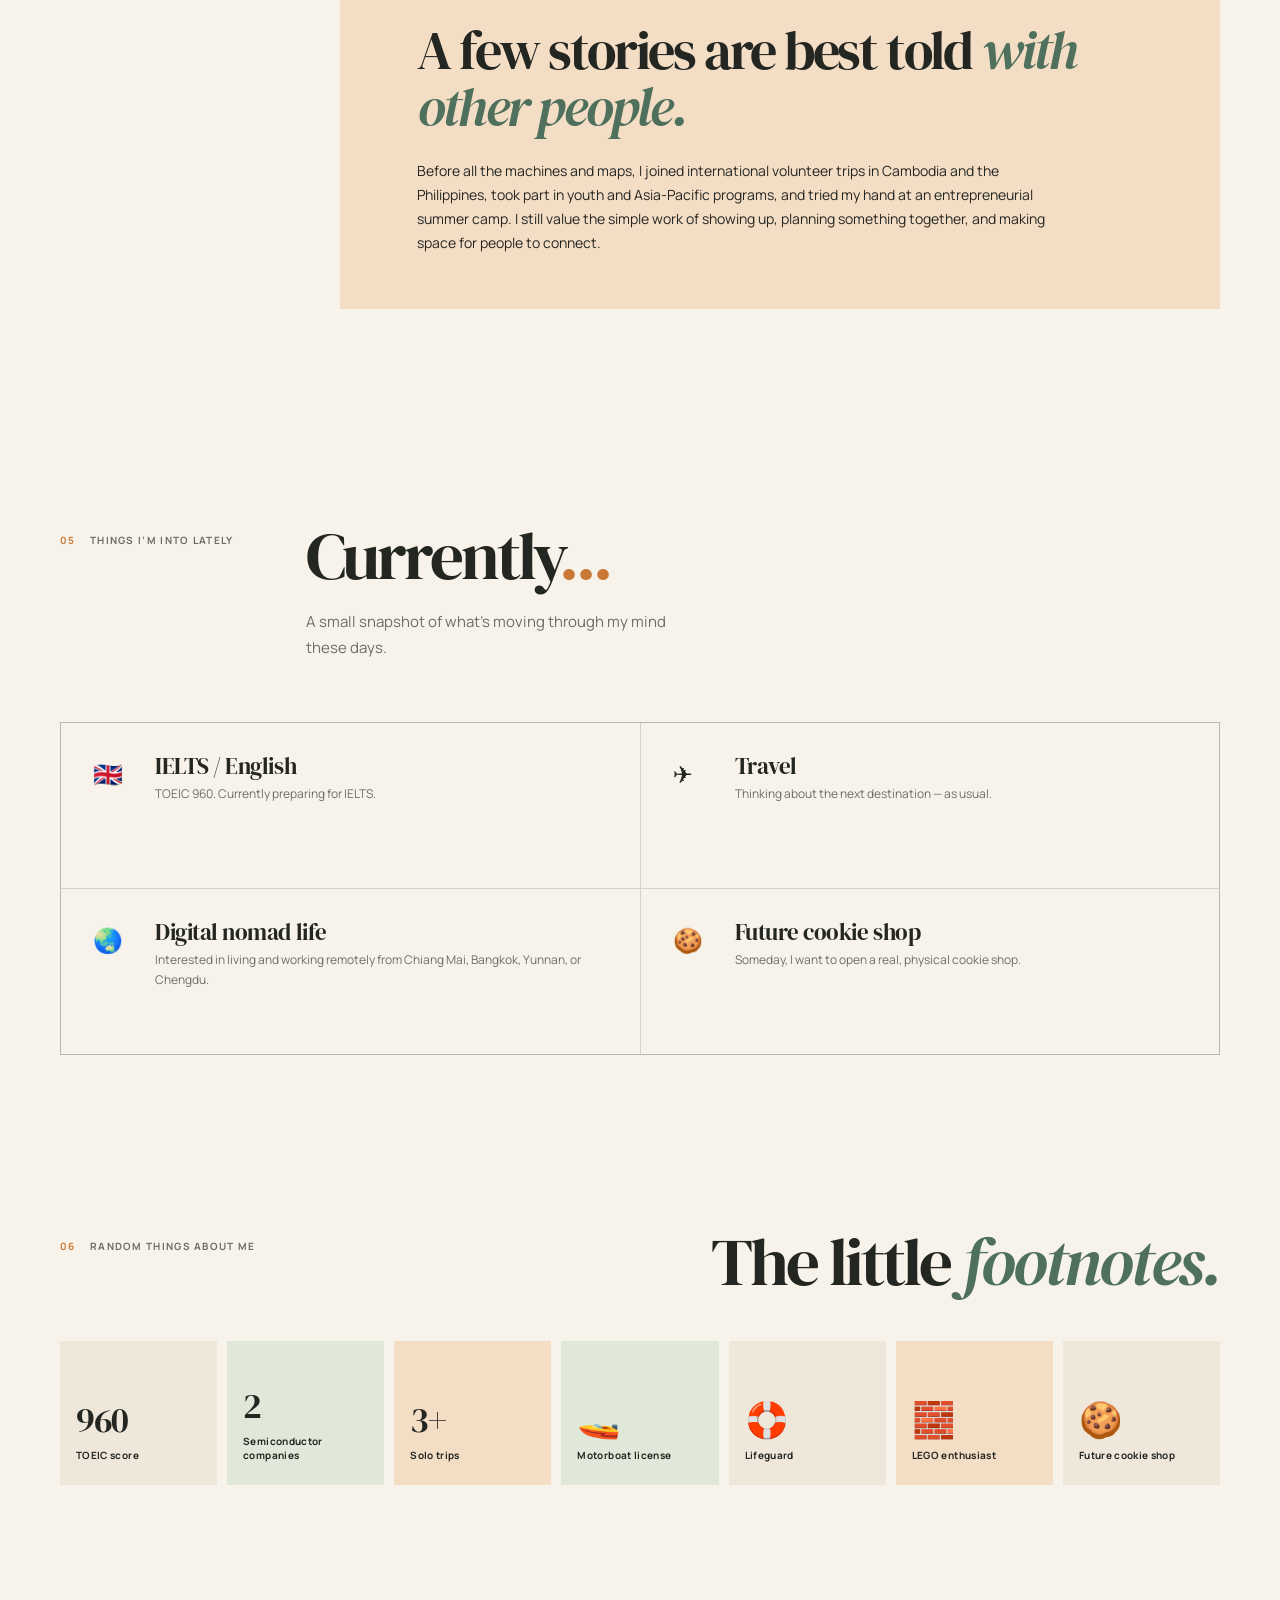
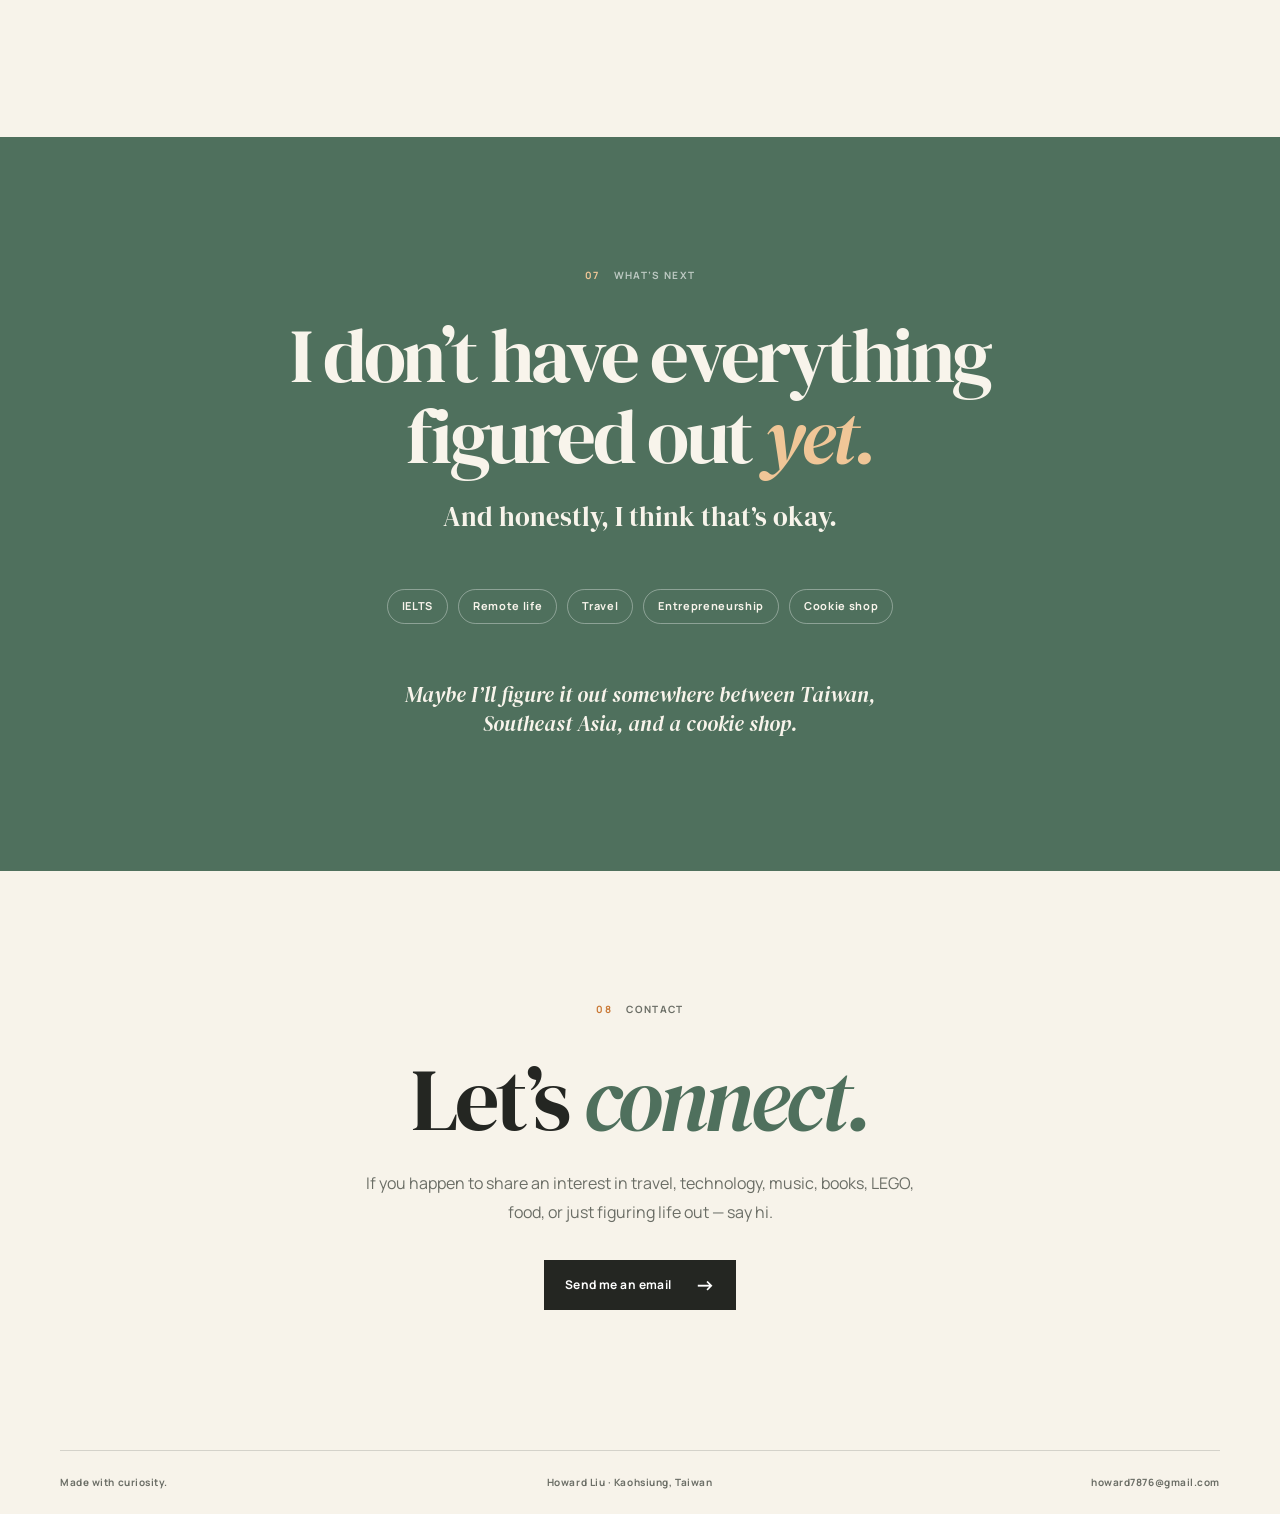
==== commit d8bce54c: "Add verified market watch dashboard" ====
--- a/index.html
+++ b/index.html
@@ -31,6 +31,7 @@
           <a href="#interests">Interests</a>
           <a href="#journey">Journey</a>
           <a href="#currently">Currently</a>
+          <a href="market.html">Market Watch</a>
           <a href="#contact">Contact</a>
         </div>
       </nav>
